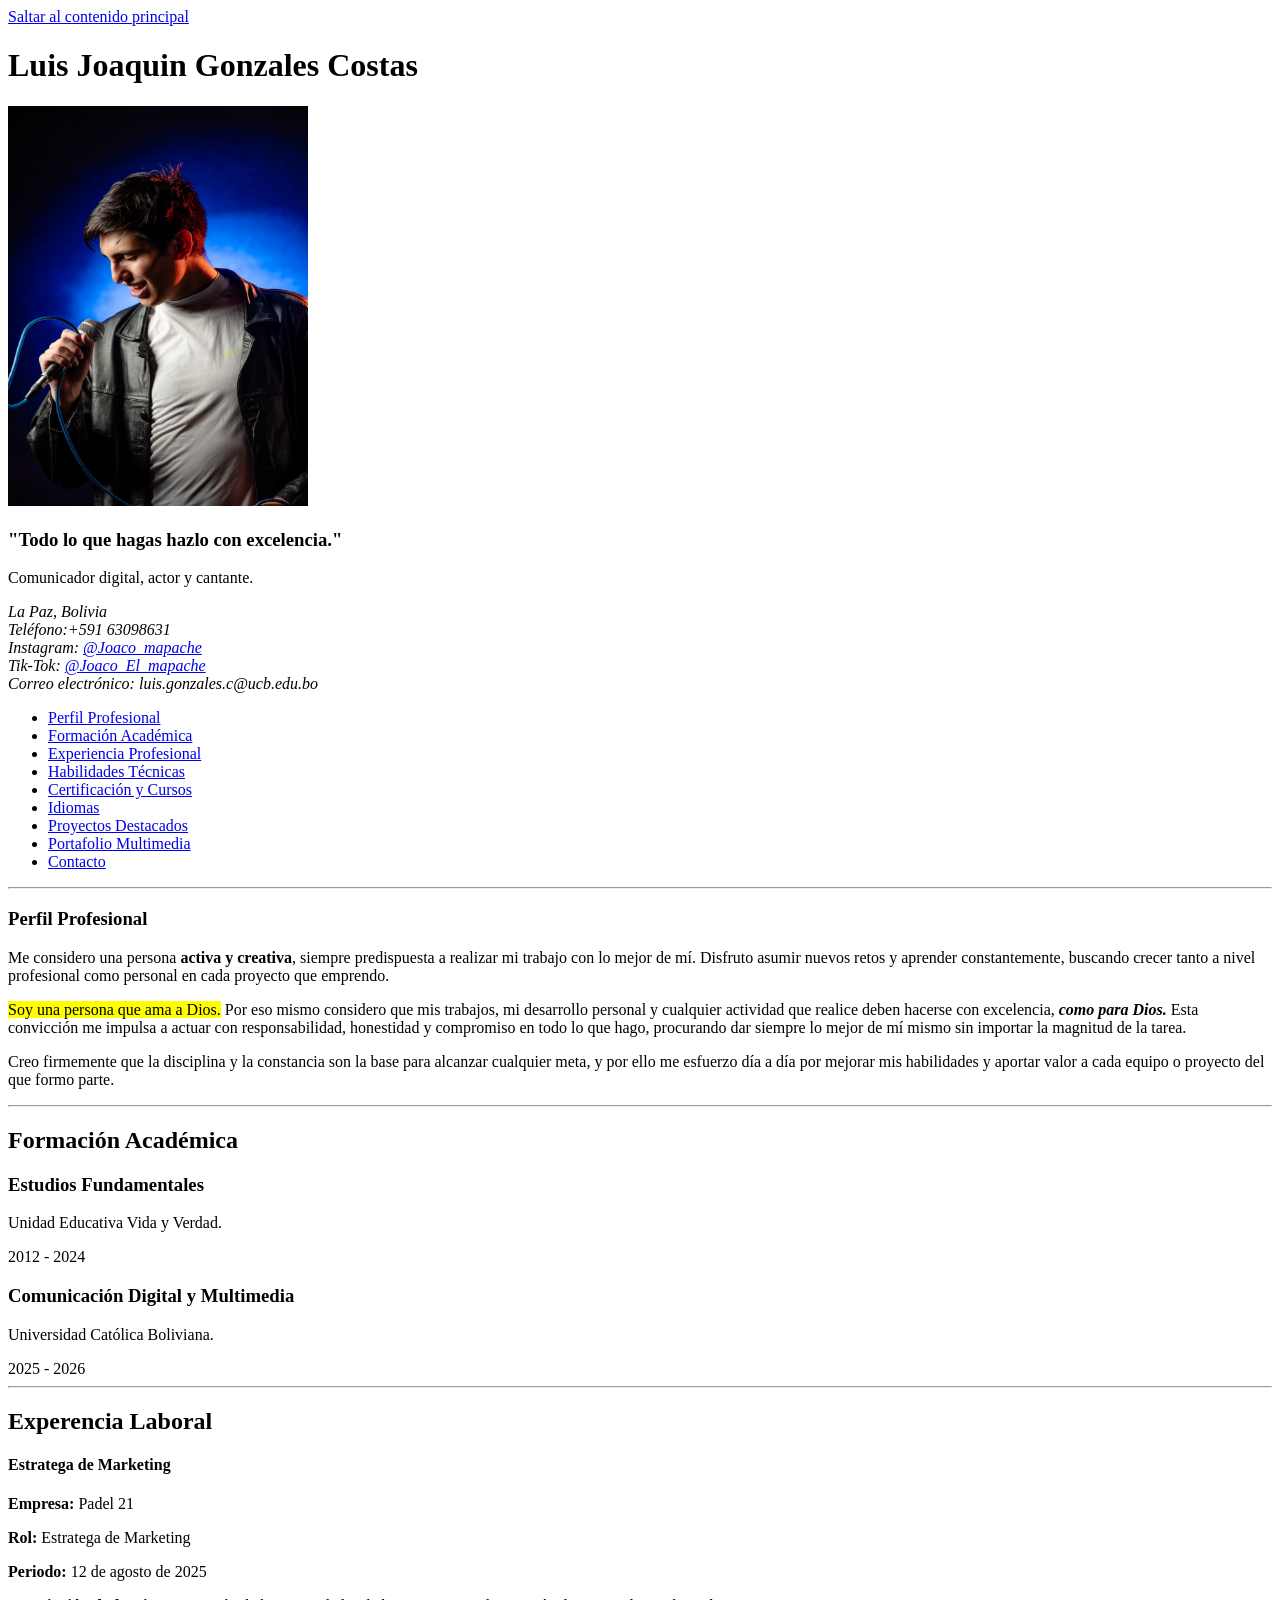
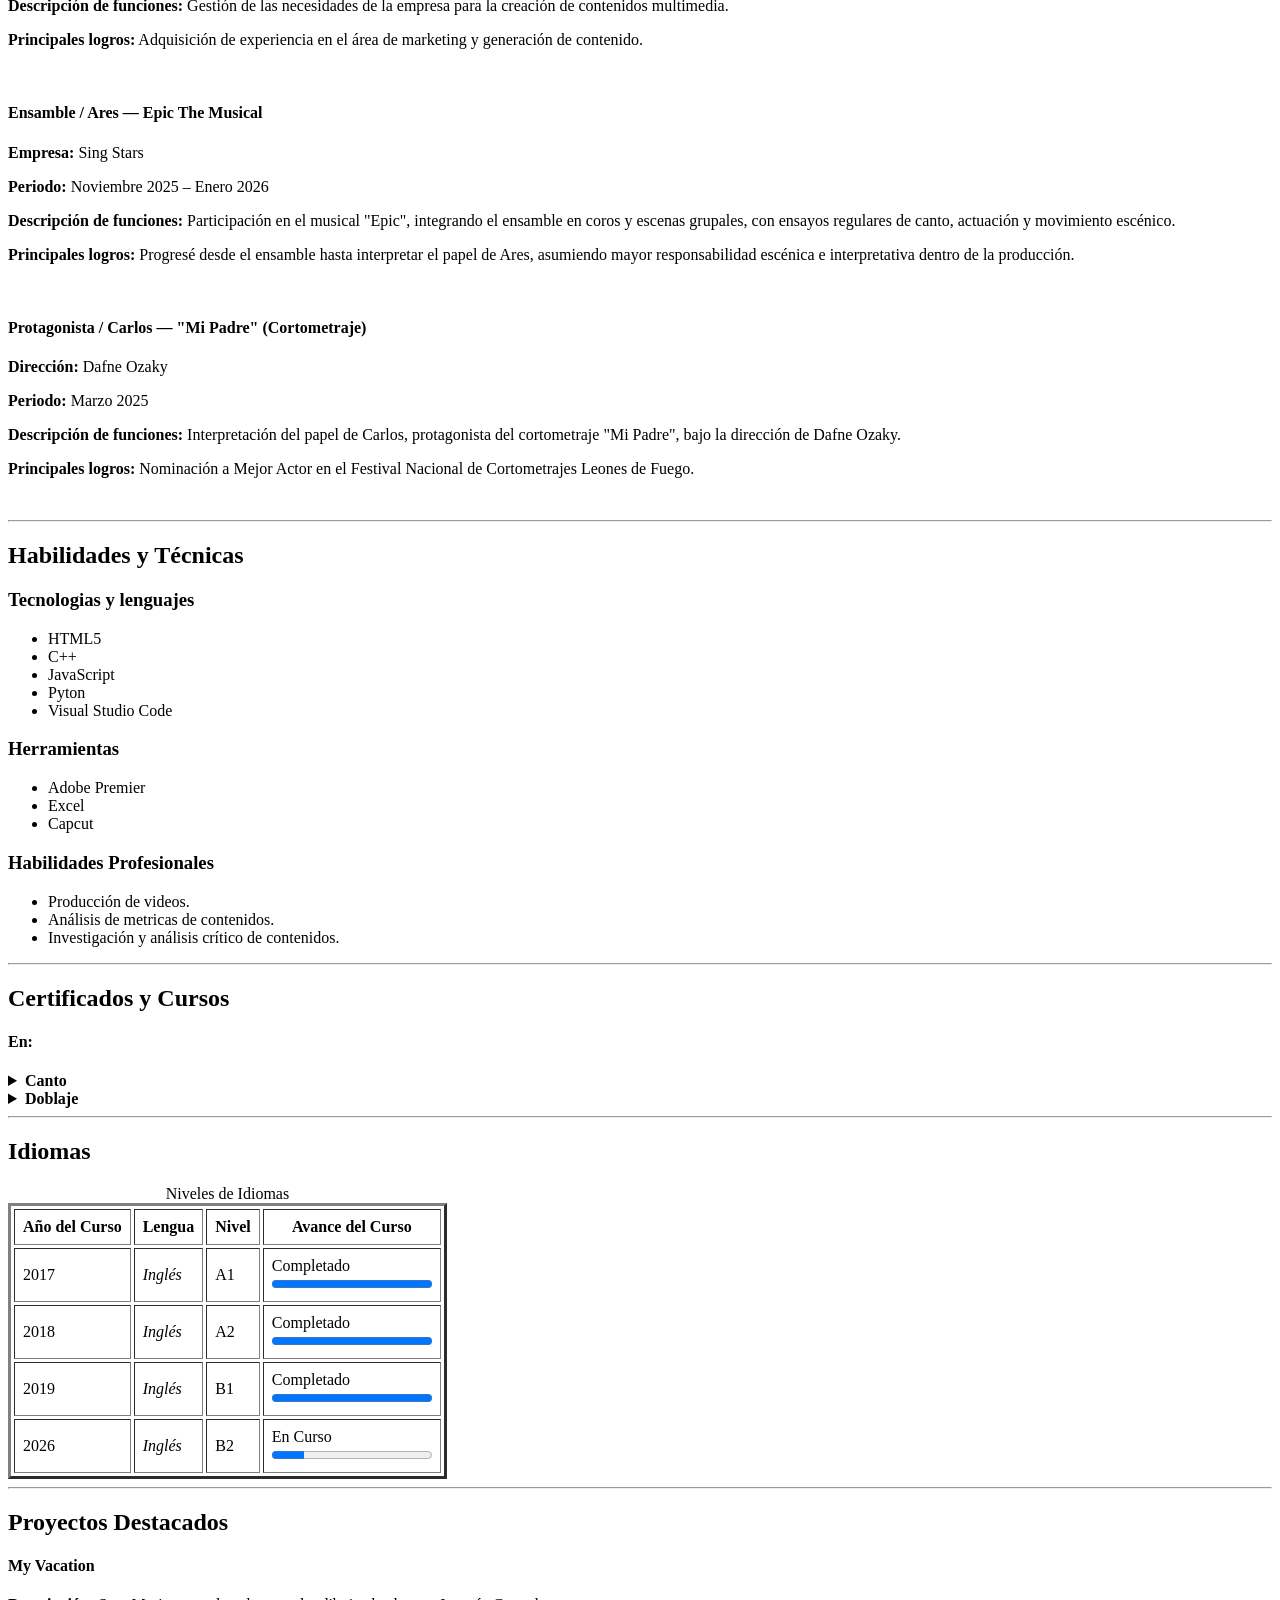
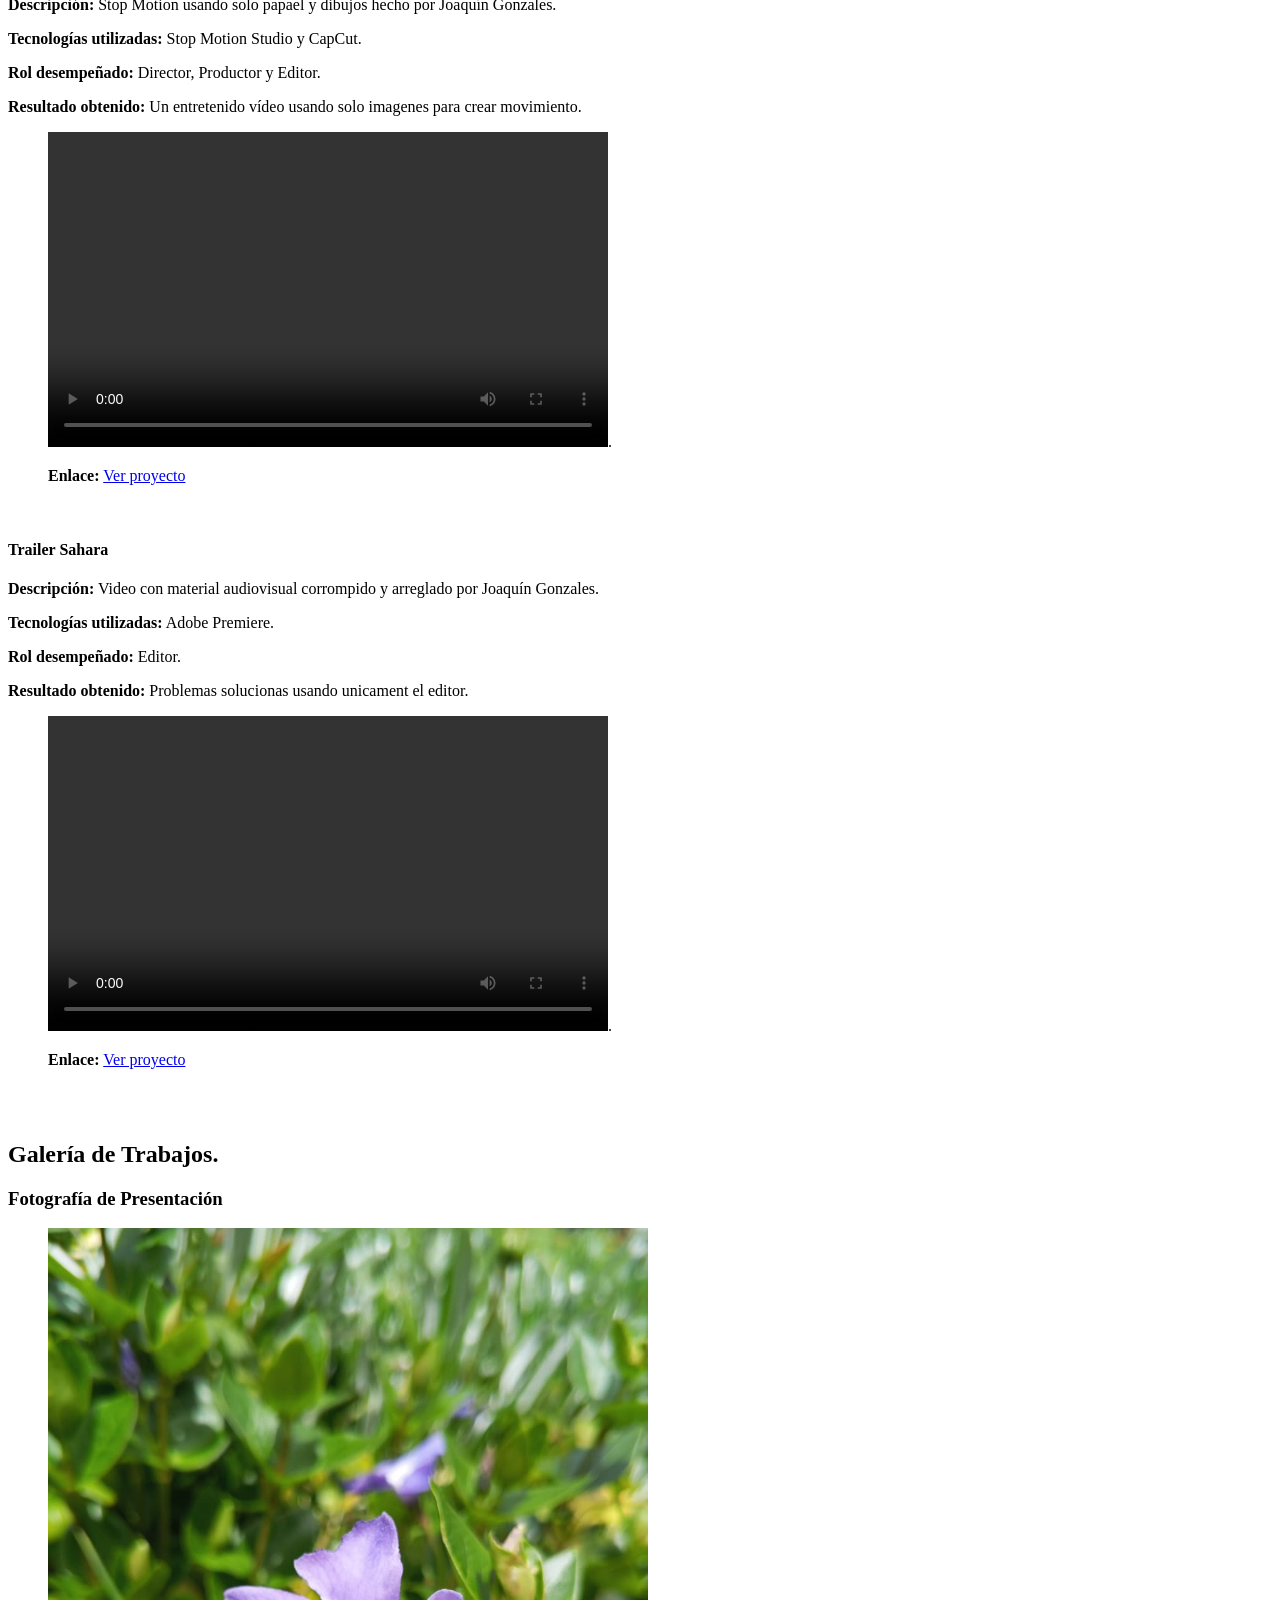
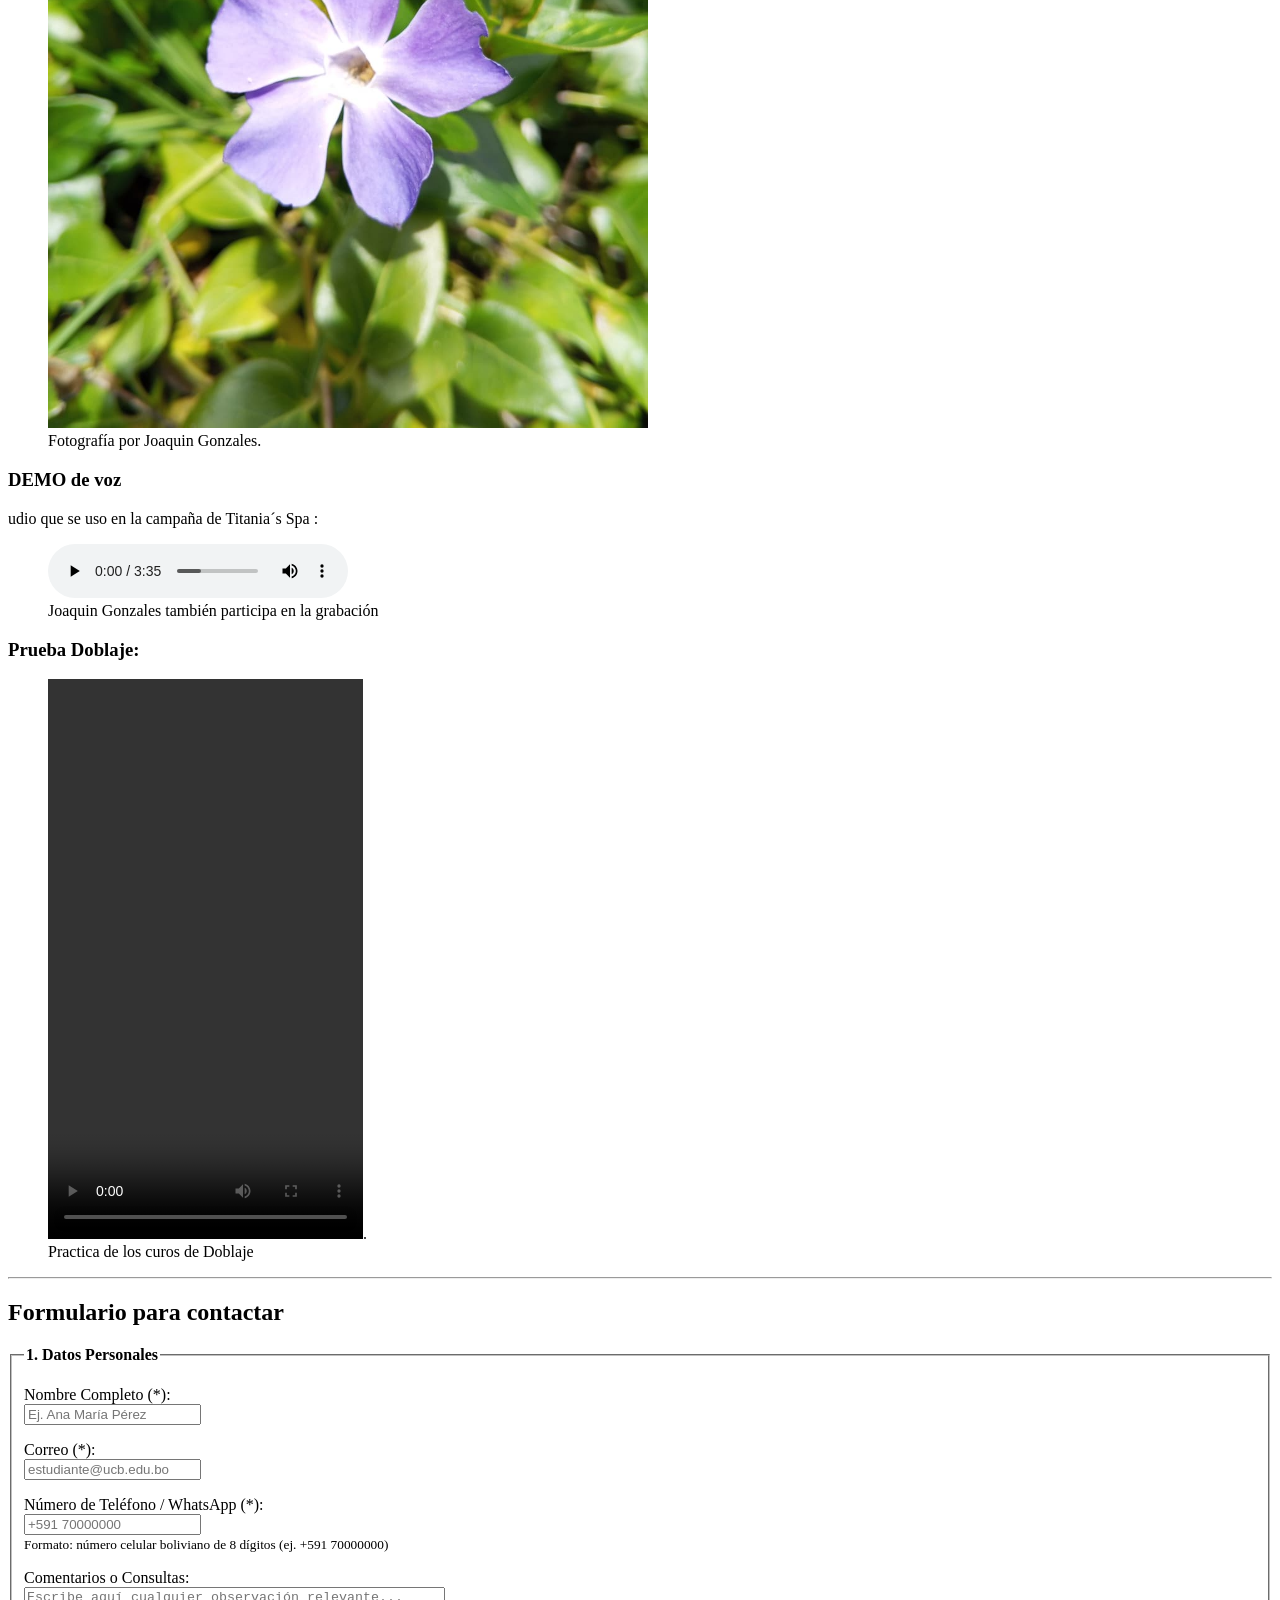
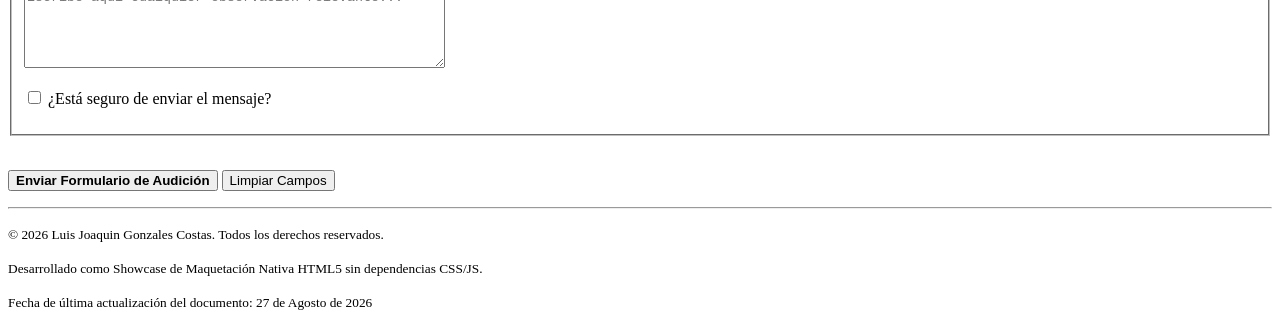
==== Hoja vida.html @ 7d6ebc9d "Segundo intento" ====
<!DOCTYPE html>
<html lang="es">
<head>
    <meta charset="UTF-8">
    <meta name="viewport" content="width=device-width, initial-scale=1.0">
    <title>Hoja de Vida Joaquin Gonzales</title>
</head>

<body>
    <!-- ENLACE DE SALTO DIRECTO PARA NAVEGACIÓN POR TECLADO / LECTORES DE PANTALLA -->
    <a href="#inicio" class="skip-link">Saltar al contenido principal</a>

    <!-- CABECERA PRINCIPAL Y NAVEGACIÓN NATIVAS -->
    <header role="banner">
       <header>
    <h1>Luis Joaquin Gonzales Costas</h1>
    <img src="assets/imagenes/fotoport.png" width="300" height="400"
         alt="Fotografía de Joaquin Gonzales">
    <h3>"Todo lo que hagas hazlo con excelencia."</h3>
    <p>Comunicador digital, actor y cantante.</p>
        <address>
            La Paz, Bolivia<br>
                Teléfono:+591 63098631</a><br>
                 Instagram: 
                <a href="https://www.instagram.com/joaco_mapache?utm_source=qr&igsi=N2x5bm8zNDNwcDVp">@Joaco_mapache</a><br>
                 Tik-Tok: 
                <a href="https://www.tiktok.com/@joaco_mapache?_r=1&_t=ZS-99Der3wfq8Q">@Joaco_El_mapache</a><br>
                Correo electrónico: luis.gonzales.c@ucb.edu.bo<br>
    </address>
        <nav aria-label="Navegación principal del sitio">
            <ul>
                <li><a href="#perfil">Perfil Profesional</a></li>
                <li><a href="#formacion">Formación Académica</a></li>
                <li><a href="#experiecnia">Experiencia Profesional</a></li>
                <li><a href="#habilidades">Habilidades Técnicas</a></li>
                <li><a href="#certificados">Certificación y Cursos</a></li>
                <li><a href="#idiomas">Idiomas</a></li>
                <li><a href="#proyectos">Proyectos Destacados</a></li>
                <li><a href="#portafolio">Portafolio Multimedia</a></li>
                <li><a href="#contacto">Contacto</a></li>
            </ul>
        </nav>
        <hr>
    </header>

    <!-- CONTENIDO PRINCIPAL -->
    <main id="main-content" role="main">

        <!-- SECCIÓN 1: PERFIL PROFESIONAL-->
        <section id="perfil" aria-labelledby="perfil-heading">
    <article>
        <h3 id="perfil-heading">Perfil Profesional</h3>
                <p>
                   Me considero una persona <strong>activa y creativa</strong>, siempre predispuesta a realizar mi trabajo con lo mejor de mí. 
                   Disfruto asumir nuevos retos y aprender constantemente, 
                   buscando crecer tanto a nivel profesional como personal en cada proyecto que emprendo.

                <p><mark>Soy una persona que ama a Dios.</mark> Por eso mismo considero que mis trabajos, mi desarrollo personal y 
                cualquier actividad que realice deben hacerse con excelencia,<em><strong> como para Dios.</strong></em>  Esta convicción me impulsa a 
                actuar con responsabilidad, honestidad y compromiso en todo lo que hago, procurando dar siempre lo mejor de 
                mí mismo sin importar la magnitud de la tarea.</p>

                <p>Creo firmemente que la disciplina y la constancia son la base para alcanzar cualquier meta, y por ello me 
                esfuerzo día a día por mejorar mis habilidades y aportar valor a cada equipo o proyecto del que formo parte.
                </p>
            </article>
        </section>
        <hr>

        <!-- SECCIÓN 2: FORMACION ACADEMICA -->
        <section id="formacion" aria-labelledby="formacion-heading">
            <h2 id="formacion-heading">Formación Académica</h2>
<article>
        <h3>Estudios Fundamentales</h3>
        <p>Unidad Educativa Vida y Verdad.</p>
        <time datetime="2022">2012</time> -
        <time datetime="2026">2024</time>
    </article>

    <article>
        <h3>Comunicación Digital y Multimedia</h3>
        <p>Universidad Católica Boliviana.</p>
        <time datetime="2022">2025</time> -
        <time datetime="2026">2026</time>
    </article>
        <hr>

        <!-- SECCIÓN 3: EXPERIENCIA PROFESIONAL -->
        <section id="repertorio" aria-labelledby="repertorio-heading">
            <h2 id="repertorio-heading">Experencia Laboral</h2>
              <section id="proyectos" aria-labelledby="proyectos-heading">
        
        <article>
    <h4>Estratega de Marketing </h4>
    <p><strong>Empresa:</strong> Padel 21</p>
    <p><strong>Rol:</strong> Estratega de Marketing</p>
    <p><strong>Periodo:</strong> 12 de agosto de 2025</p>
    <p><strong>Descripción de funciones:</strong> Gestión de las necesidades de la empresa para la creación de contenidos multimedia.</p>
    <p><strong>Principales logros:</strong> Adquisición de experiencia en el área de marketing y generación de contenido.</p>
</article>
<br>
 
        <h4>Ensamble / Ares — Epic The Musical</h4>
        <p><strong>Empresa:</strong> Sing Stars</p>
        <p><strong>Periodo:</strong> Noviembre 2025 – Enero 2026</p>
        <p><strong>Descripción de funciones:</strong> Participación en el musical "Epic", integrando el ensamble en coros y escenas grupales, con ensayos regulares de canto, actuación y movimiento escénico.</p>
        <p><strong>Principales logros:</strong> Progresé desde el ensamble hasta interpretar el papel de Ares, asumiendo mayor responsabilidad escénica e interpretativa dentro de la producción.</p>
    </article>
   <br>

    <article>
    <h4>Protagonista / Carlos — "Mi Padre" (Cortometraje)</h4>
    <p><strong>Dirección:</strong> Dafne Ozaky</p>
    <p><strong>Periodo:</strong> Marzo 2025</p>
    <p><strong>Descripción de funciones:</strong> Interpretación del papel de Carlos, protagonista del cortometraje "Mi Padre", bajo la dirección de Dafne Ozaky.</p>
    <p><strong>Principales logros:</strong> Nominación a Mejor Actor en el Festival Nacional de Cortometrajes Leones de Fuego.</p>
</article>
<br> 
<hr>
            
<!-- SECCIÓN 4: HABILIDADES Y TÉCNICAS-->
        <section id="habilidades" aria-labelledby="habilidades-heading">
            <h2 id="habilidades-heading">Habilidades y Técnicas</h2>
        <h3>Tecnologias y lenguajes</h3>
            <ul>
                <li>HTML5</li>
                <li>C++</li>
                <li>JavaScript</li>
                <li>Pyton</li>
                <li>Visual Studio Code</li>
            </ul>
            <h3>Herramientas</h3>
             <ul>
                <li>Adobe Premier</li>
                <li>Excel</li>
                <li>Capcut</li>
            </ul>
            <h3>Habilidades Profesionales</h3>
             <ul>
                <li>Producción de videos.</li>
                <li>Análisis de metricas de contenidos.</li>
                <li>Investigación y análisis crítico de contenidos.</li>
            </ul>
<hr>

<!-- SECCIÓN 5: CERTIFICADOS Y CURSOS -->
 <section id="certificados" aria-labelledby="certificados-heading">
            <h2 id="certificados-heading">Certificados y Cursos</h2>
        <h4>En: </h4>
            <details>
                <summary><strong>Canto</strong></summary>
                <ul>
                    <li>Clases de Canto con Anrea Camacho
                    - All That Jazz - <time timedate="2021/01/12">2021/01/12</time>
                    </li>
                    <li>Clases de Canto con Ismael Cabrera
                    - Sing Vocal Studios - <time timedate="2025/03/16">2025/03/16</time>
                    </li>
                </ul>
            </details>

            <details>
                <summary><strong>Doblaje</strong></summary>
                <ul>
                    <li>Introducción al Doblaje con Lalo Graza
                    -Proactiva <time timedate="2020/11/27">2020/11/27</time>
                    </li>
                    <li>Seminario Internacional de Doblaje
                    -Proactiva <time timedate="2021/08/20">2021/08/20</time>
                    </li>
                    <li>Trimestre Online Doblaje 
                    - La Productora <time timedate="2025/03/11">2025/03/11</time>
                    </li>
                </ul>
            </details>
        </section>

        <hr>

<!-- SECCIÓN 6: Idiomas -->
<section <id="idiomas" aria-labelledby="idiomas-heading">
            <h2 id="idiomas-heading">Idiomas</h2>
            </article>
                <table border="3" cellpadding="8" cellspacing="3">
                <caption>Niveles de Idiomas</caption>
                <thead>
                    <tr>
                        <th scope="col">Año del Curso</th>
                        <th scope="col">Lengua</th>
                        <th scope="col">Nivel</th>
                        <th scope="col">Avance del Curso</th>
                    </tr>
                </thead>
                <tbody>
                    <tr>
                        <td><time datetime="2017">2017</time></td>
                        <td><em>Inglés</em></td>
                        <td><strongr>A1</strongr></td>
                        <td>
                            Completado<br>
                            <progress value="100" max="100" role="progressbar"
                                aria-label="Nivel A1" aria-valuenow="350" aria-valuemin="0"
                                aria-valuemax="100" aria-valuetext="Completo">100%</progress>
                        </td>
                    </tr>
                    <tr>
                         <td><time datetime="2018">2018</time></td>
                        <td><em>Inglés</em></td>
                        <td><strongr>A2</strongr></td>
                        <td>
                            Completado<br>
                            <progress value="100" max="100" role="progressbar"
                                aria-label="Nivel A2" aria-valuenow="350" aria-valuemin="0"
                                aria-valuemax="100" aria-valuetext="Completo">100%</progress>
                        </td>
                    </tr>
                     <td><time datetime="2019">2019</time></td>
                        <td><em>Inglés</em></td>
                        <td><strongr>B1</strongr></td>
                        <td>
                            Completado<br>
                            <progress value="100" max="100" role="progressbar"
                                aria-label="Nivel B1" aria-valuenow="350" aria-valuemin="0"
                                aria-valuemax="100" aria-valuetext="Completo">100%</progress>
                        </td>
                    </tr>
                    </tr>
                     <td><time datetime="2026">2026</time></td>
                        <td><em>Inglés</em></td>
                        <td><strongr>B2</strongr></td>
                        <td>
                            En Curso<br>
                            <progress value="20" max="100" role="progressbar"
                                aria-label="Nivel B2" aria-valuenow="350" aria-valuemin="0"
                                aria-valuemax="100" aria-valuetext="En curso">20%</progress>
                        </td>
                    </tr>
                </tbody>
            </table>
        </section>
        <hr>


<!-- SECCIÓN 7: PROYECTOS DESTACADOS -->
        <section id="proyectos" aria-labelledby="proyectos-heading">
            <h2 id="proyectos-heading">Proyectos Destacados</h2>
         <article>
    <h4>My Vacation</h4>
    <p><strong>Descripción:</strong> Stop Motion usando solo papael y dibujos hecho por Joaquín Gonzales.</p>
    <p><strong>Tecnologías utilizadas:</strong> Stop Motion Studio y CapCut.</p>
    <p><strong>Rol desempeñado:</strong> Director, Productor y Editor.</p>
    <p><strong>Resultado obtenido:</strong> Un entretenido vídeo usando solo imagenes para crear movimiento.</p>
    <figure>
                   <video controls width="560" height="315" preload="metadata"
    aria-label="Video musical" role="group">
    <source src="assets/videos/stop.mp4" type="video/mp4">.
</video>.
    <p><strong>Enlace:</strong> <a href="https://drive.google.com/file/d/1ck1fDra4DZJv5MT9qdn2oC8aW7PmudUL/view?usp=drivesdk">Ver proyecto</a></p>
</article>
<br>

<article>
    <h4>Trailer Sahara</h4>
    <p><strong>Descripción:</strong> Video con material audiovisual corrompido y arreglado por Joaquín Gonzales.</p>
    <p><strong>Tecnologías utilizadas:</strong> Adobe Premiere.</p>
    <p><strong>Rol desempeñado:</strong> Editor.</p>
    <p><strong>Resultado obtenido:</strong> Problemas solucionas usando unicament el editor.</p>
    <figure>
                   <video controls width="560" height="315" preload="metadata"
    aria-label="Video sahara" role="group">
    <source src="assets/videos/sahara.mp4" type="video/mp4">
</video>.
    <p><strong>Enlace:</strong> <a href="[https://drive.google.com/file/d/1GGZqtLfDsJEOFWreLfL8FldzyqNdOchM/view?usp=drive_link">Ver proyecto</a></p>
</article>
<br>
<br>
        

        <!-- SECCIÓN 8: GALERÍA MULTIMEDIA NATIVAS (FIGURE, PICTURE, AUDIO, VIDEO) -->
        <section id="multimedia" aria-labelledby="multimedia-heading">
            <h2 id="multimedia-heading">Galería de Trabajos.</h2>
            <article>
                <h3>Fotografía de Presentación</h3>
                <figure>
                    <picture>
                        <source media="(min-width: 450px)" srcset="assets/imagenes/pic.jpg">
                        <source media="(min-width: 800px)" srcset="assets/imagenes/pic.jpg">
                        <img src="assets/images/pic.jpg""
                            alt="Fotgrafía sacada con un telédono TECNO 30C" width="600" loading="lazy">
                    </picture>
                    <figcaption>Fotografía por Joaquin Gonzales.</figcaption>
                </figure>
            </article>
            

            <article>
                <h3>DEMO de voz</h3>
                <p>udio que se uso en la campaña de Titania´s Spa :</p>
                <figure>
                    <audio controls preload="metadata"
                        aria-label="Pista de audio de ensayo de ballet para ejercicios de Adagio en barra" role="group">
                        <source src="assets/audio/audio.mp3" type="audio/mpeg">
                    </audio>
                    <figcaption>Joaquin Gonzales también participa en la grabación </figcaption>
                </figure>
            </article>

            <article>
                <h3>Prueba Doblaje:</h3>
                <figure>
                   <video controls width="315" height="560" preload="metadata"
    aria-label="Video resumen de las actuaciones del Ballet UCB en 2025" role="group">
    <source src="assets/videos/dob.mp4" type="video/mp4">
    Tu navegador no admite la reproducción de video nativo en HTML5.
</video>.
                    <figcaption>Practica de los curos de Doblaje</figcaption>
                </figure>
            </article>
        </section>

        <hr>

        <!-- SECCIÓN 9: CONTACTOS -->
        <section id="audiciones" aria-labelledby="audiciones-heading">
            <h2 id="audiciones-heading">Formulario para contactar</h2>
            <form action="#" method="post" enctype="multipart/form-data">
                
                <fieldset>
                    <legend><strong>1. Datos Personales </strong></legend>

                    <p>
                        <label for="nombre">Nombre Completo (*):</label><br>
                        <input type="text" id="nombre" name="nombre" required aria-required="true"
                            placeholder="Ej. Ana María Pérez" minlength="3" maxlength="60">
                    </p>

                    <p>
                        <label for="email">Correo (*):</label><br>
                        <input type="email" id="email" name="email" required aria-required="true"
                            placeholder="estudiante@ucb.edu.bo">
                    </p>

                    <p>
                        <label for="telefono">Número de Teléfono / WhatsApp (*):</label><br>
                        <input type="tel" id="telefono" name="telefono" required aria-required="true"
                            aria-describedby="telefono-help" placeholder="+591 70000000"
                            pattern="(\+591|591)?[67][0-9]{7}"><br>
                        <small id="telefono-help">Formato: número celular boliviano de 8 dígitos (ej. +591
                            70000000)</small>
                    </p>

                     <p>
                        <label for="comentarios">Comentarios o Consultas:</label><br>
                        <textarea id="comentarios" name="comentarios" rows="5" cols="50"
                            placeholder="Escribe aquí cualquier observación relevante..."></textarea>
                    </p>

                    <p>
                        <input type="checkbox" id="reglamento" name="reglamento" required aria-required="true">
                        <label for="reglamento">¿Está seguro de enviar el mensaje?</label>
                    </p>

                </fieldset>
                <br>
                <!-- BOTONES DE ACCIÓN -->
                <p>
                    <button type="submit"><strong>Enviar Formulario de Audición</strong></button>
                    <button type="reset">Limpiar Campos</button>
                </p>
            </form>
        </section>
        <hr>


    <!-- PIE DE PÁGINA NATIVO -->
    <footer role="contentinfo">
        <p><small>&copy; 2026 Luis Joaquin Gonzales Costas. Todos los derechos
                reservados.</small></p>
        <p><small>Desarrollado como Showcase de Maquetación Nativa HTML5 sin dependencias CSS/JS.</small></p>
        <p><small>Fecha de última actualización del documento: <time datetime="2026-08-27">27 de Agosto de
                    2026</time></small></p>
    </footer>
</body>
</html>
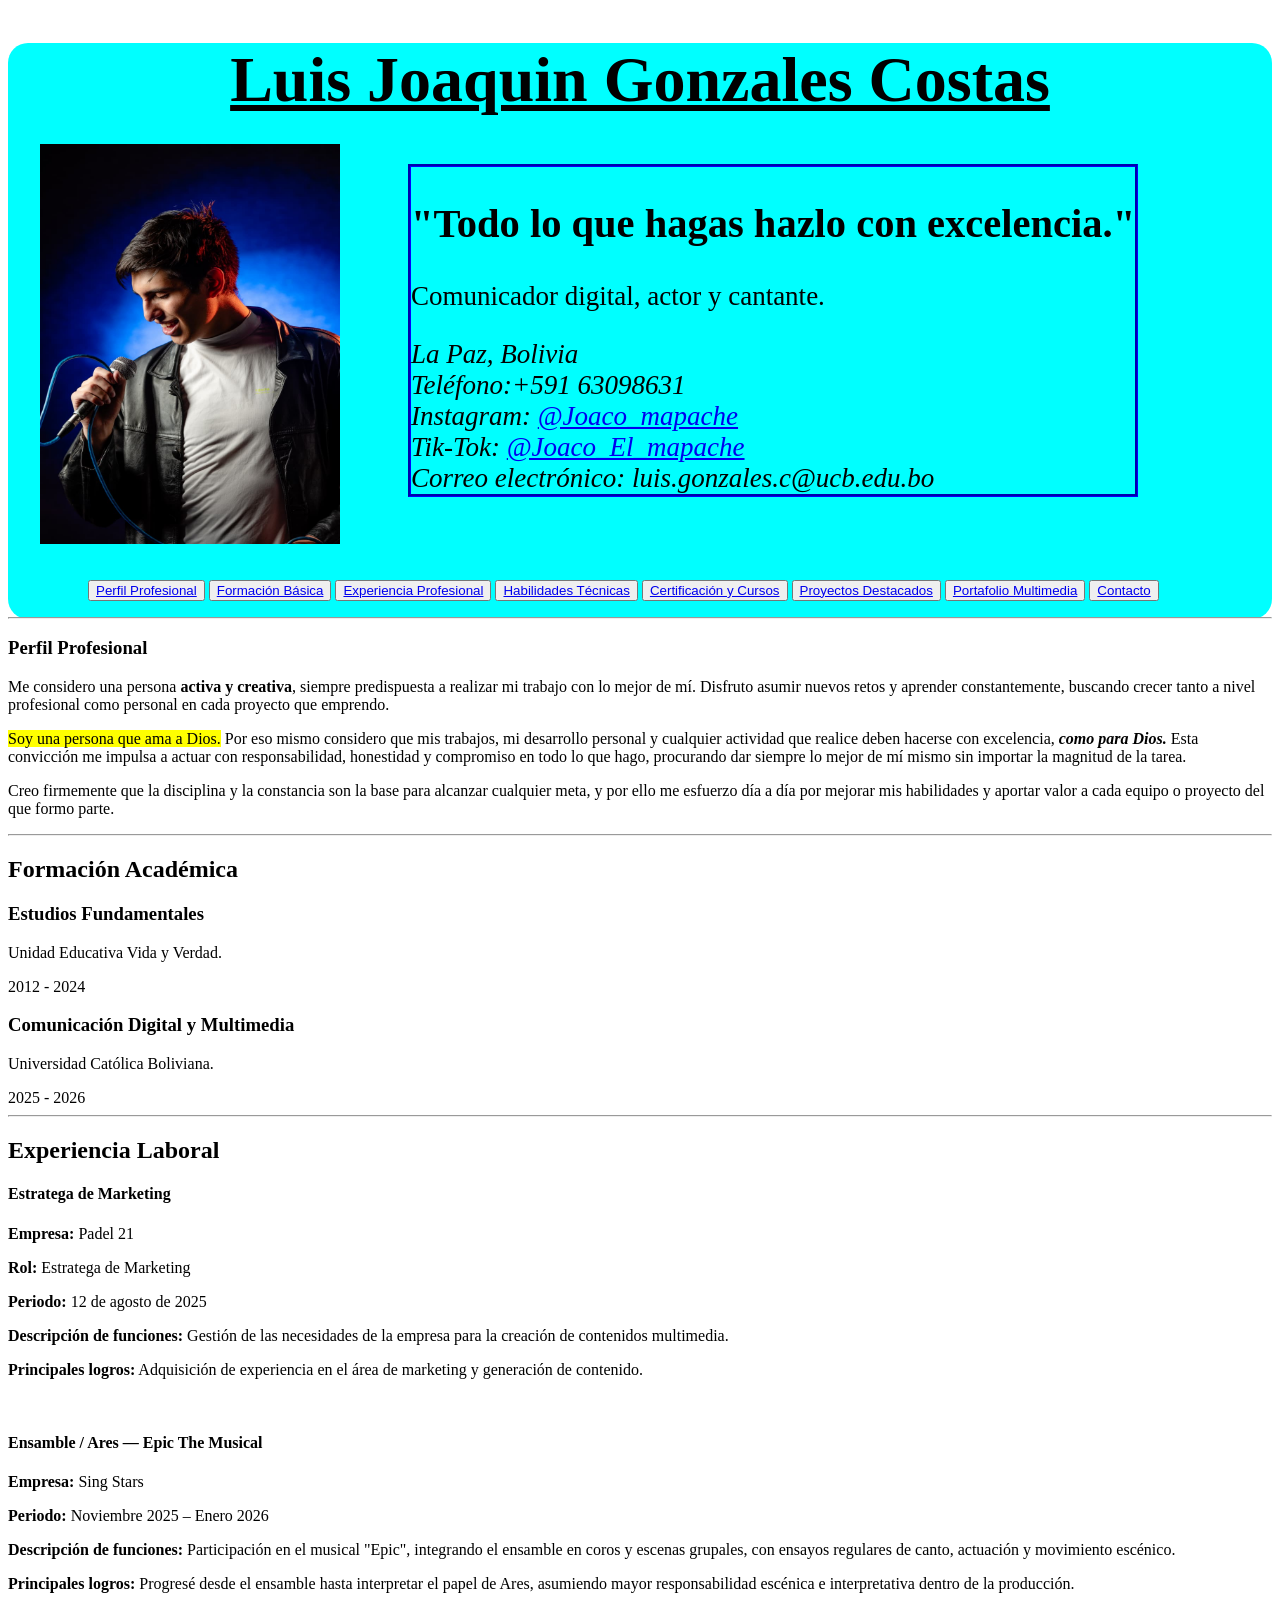
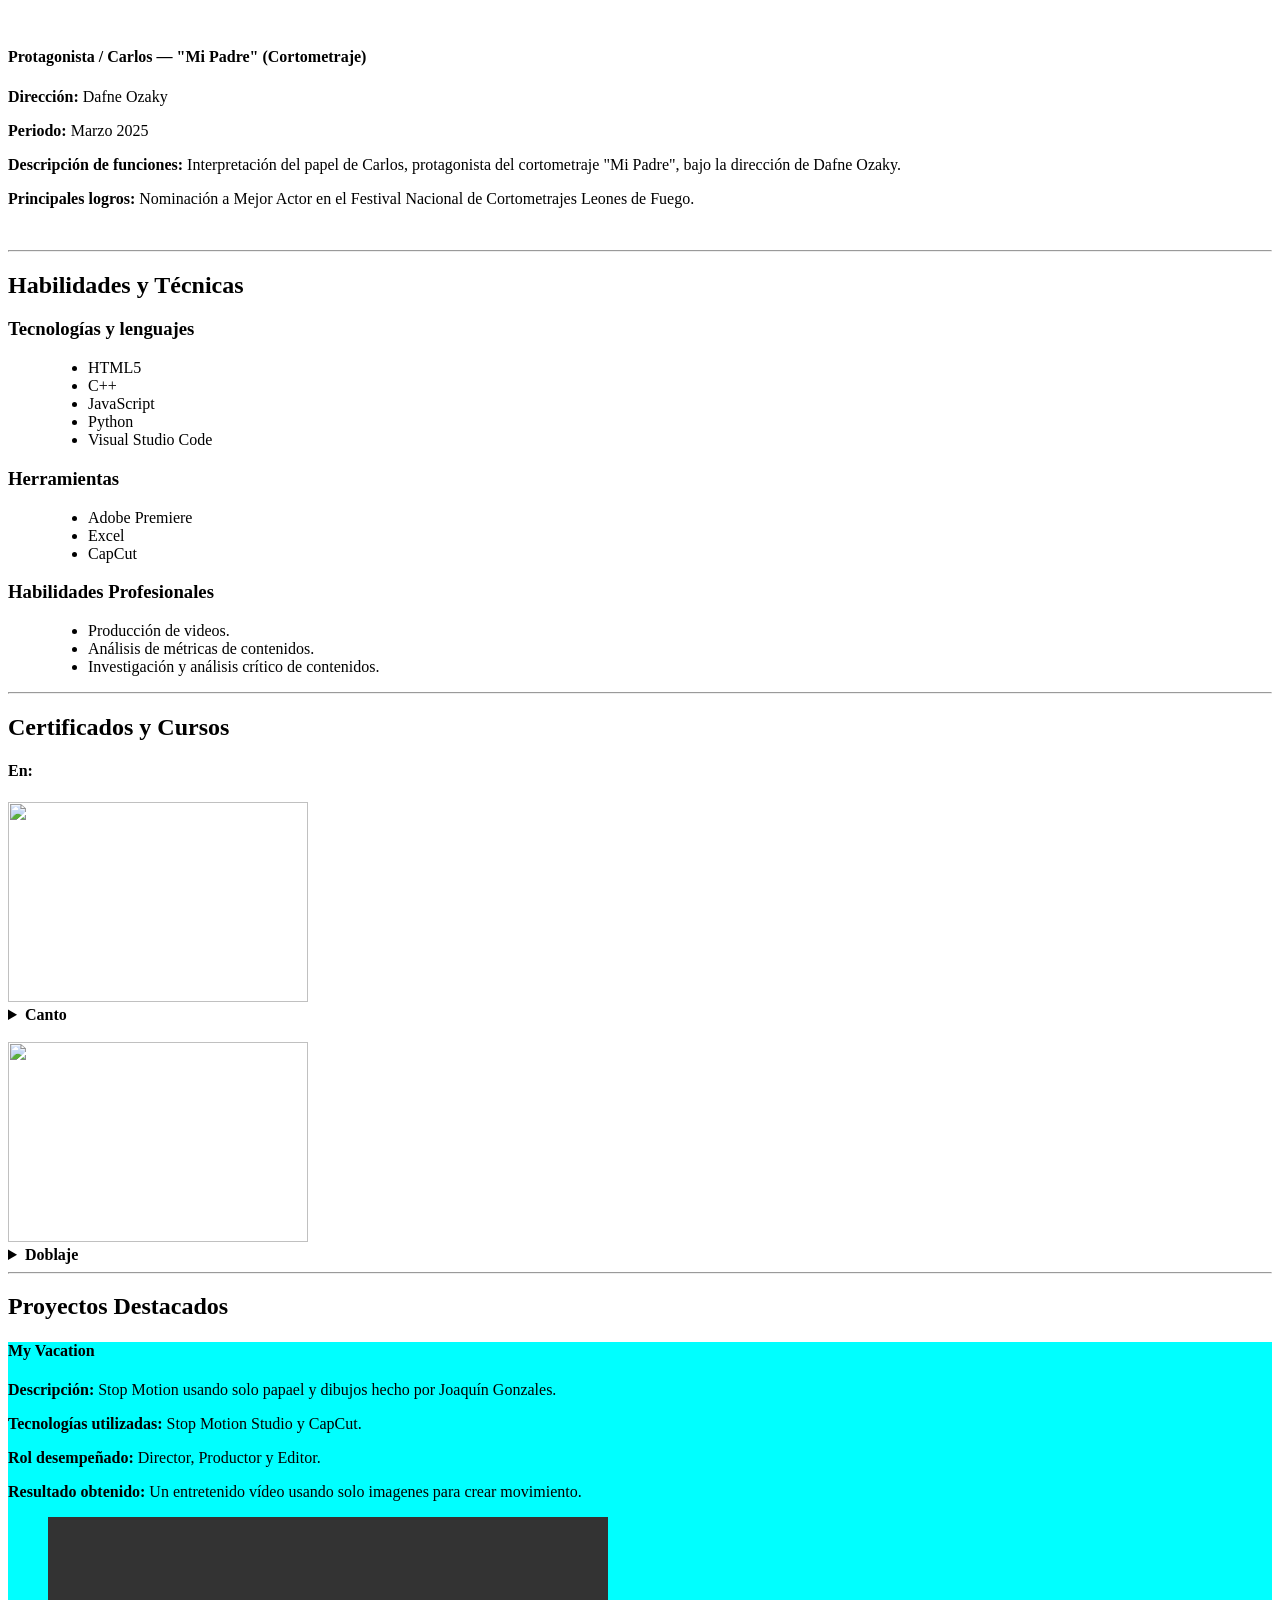
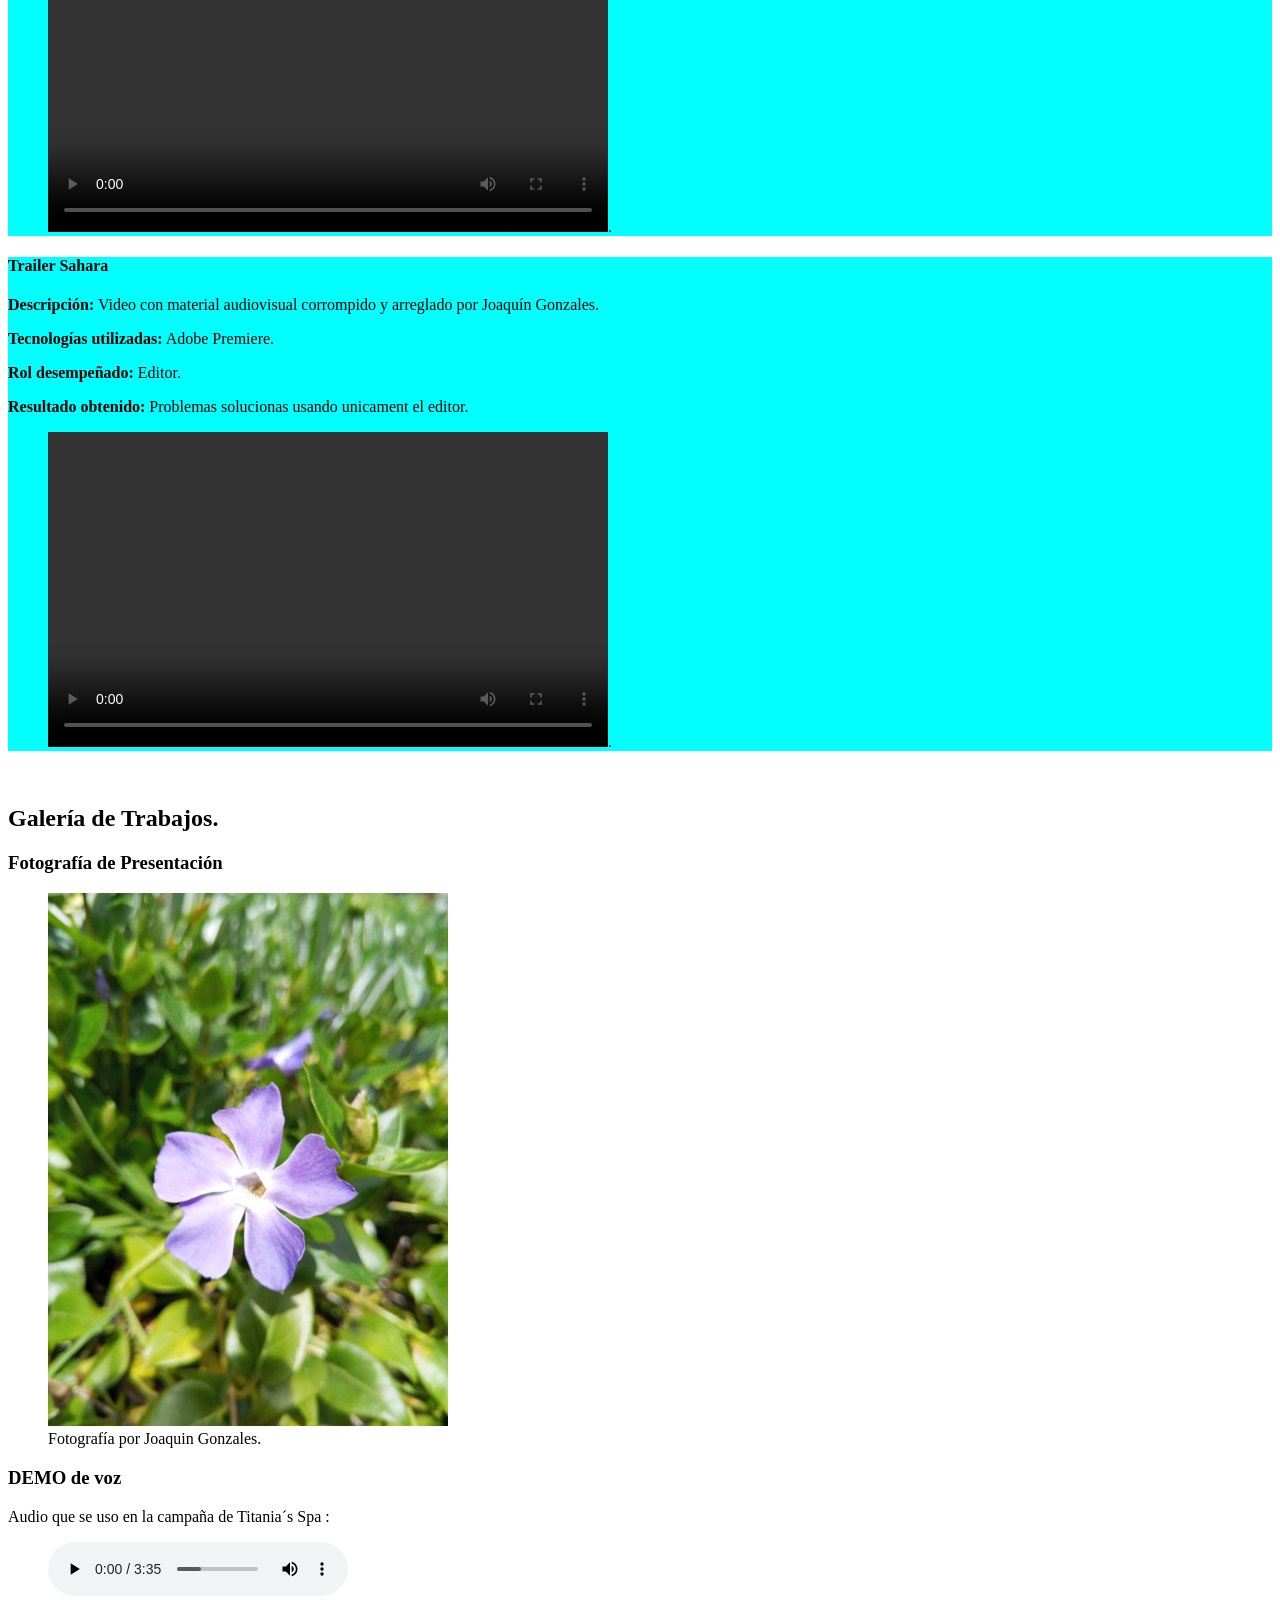
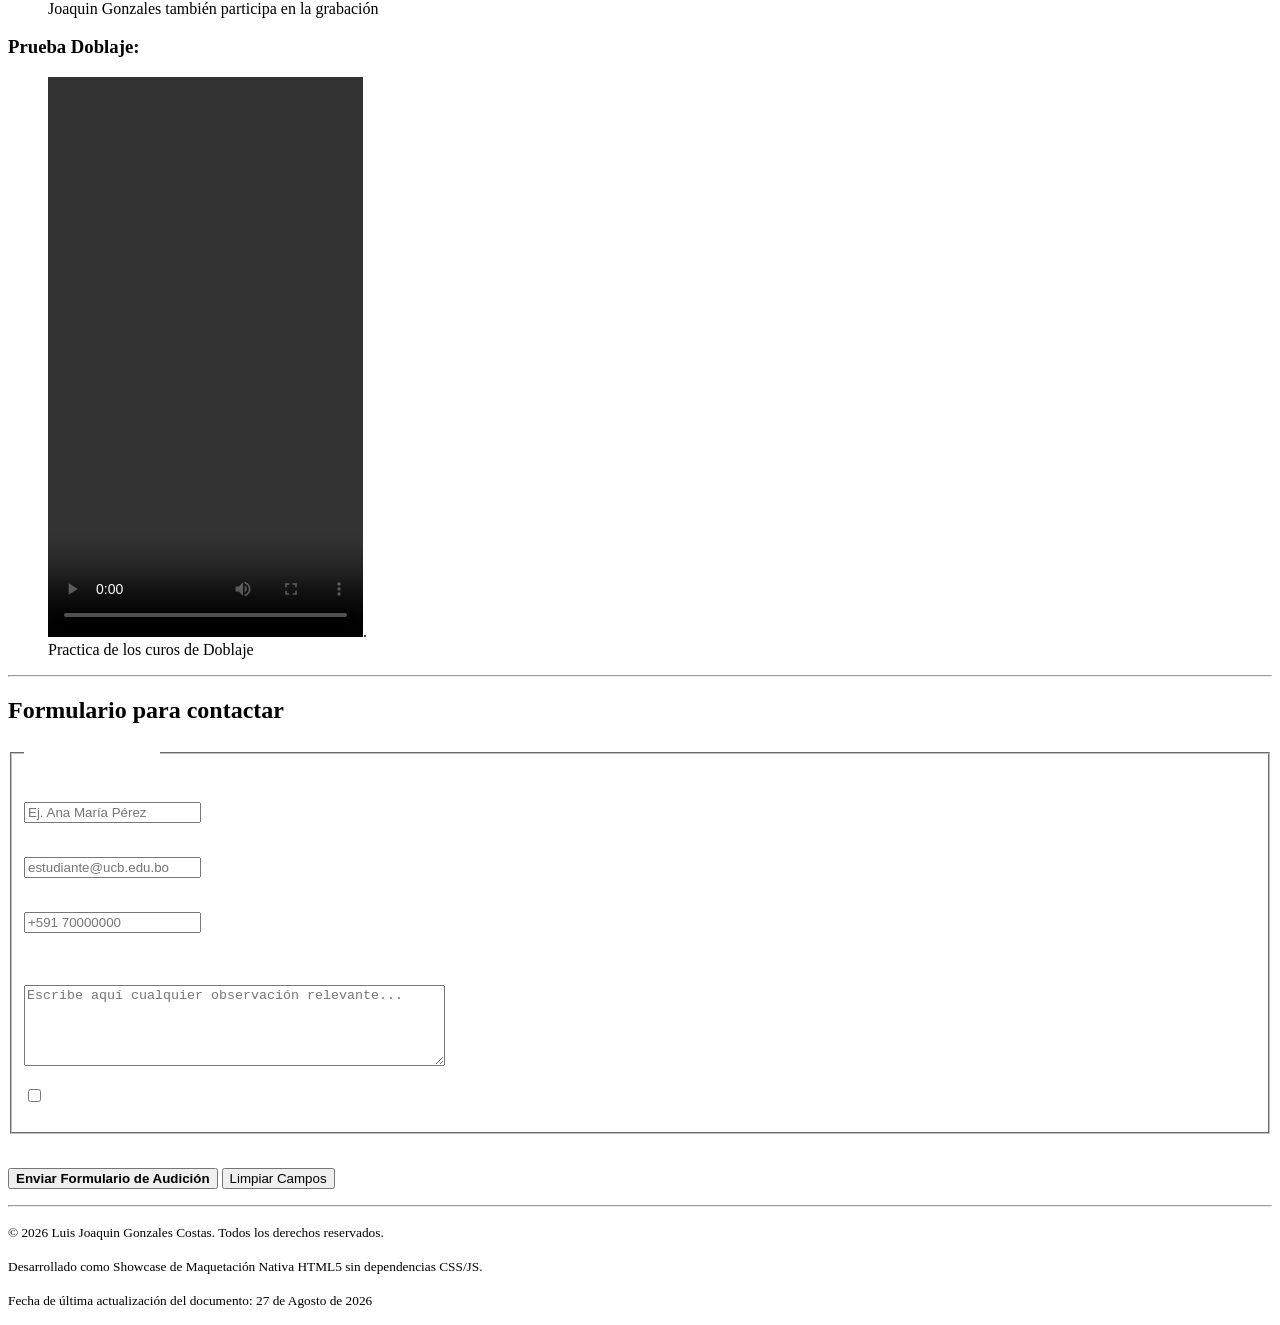
==== commit aa8f22be: "Proyecto" ====
--- a/Hoja vida.html
+++ b/Hoja vida.html
@@ -4,21 +4,21 @@
     <meta charset="UTF-8">
     <meta name="viewport" content="width=device-width, initial-scale=1.0">
     <title>Hoja de Vida Joaquin Gonzales</title>
+    <link href="./css/estilos.css" rel="stylesheet" >
 </head>
 
 <body>
-    <!-- ENLACE DE SALTO DIRECTO PARA NAVEGACIÓN POR TECLADO / LECTORES DE PANTALLA -->
-    <a href="#inicio" class="skip-link">Saltar al contenido principal</a>
-
     <!-- CABECERA PRINCIPAL Y NAVEGACIÓN NATIVAS -->
     <header role="banner">
-       <header>
     <h1>Luis Joaquin Gonzales Costas</h1>
-    <img src="assets/imagenes/fotoport.png" width="300" height="400"
+   <div class="fotoin"> 
+    <img src="assets/imagenes/fotoport.png" width="300" height="400" 
          alt="Fotografía de Joaquin Gonzales">
-    <h3>"Todo lo que hagas hazlo con excelencia."</h3>
+    </div>
+    <div class="Info">
+    <h2>"Todo lo que hagas hazlo con excelencia."</h2>
     <p>Comunicador digital, actor y cantante.</p>
-        <address>
+            <address>
             La Paz, Bolivia<br>
                 Teléfono:+591 63098631</a><br>
                  Instagram: 
@@ -27,17 +27,17 @@
                 <a href="https://www.tiktok.com/@joaco_mapache?_r=1&_t=ZS-99Der3wfq8Q">@Joaco_El_mapache</a><br>
                 Correo electrónico: luis.gonzales.c@ucb.edu.bo<br>
     </address>
+     </div>
         <nav aria-label="Navegación principal del sitio">
             <ul>
-                <li><a href="#perfil">Perfil Profesional</a></li>
-                <li><a href="#formacion">Formación Académica</a></li>
-                <li><a href="#experiecnia">Experiencia Profesional</a></li>
-                <li><a href="#habilidades">Habilidades Técnicas</a></li>
-                <li><a href="#certificados">Certificación y Cursos</a></li>
-                <li><a href="#idiomas">Idiomas</a></li>
-                <li><a href="#proyectos">Proyectos Destacados</a></li>
-                <li><a href="#portafolio">Portafolio Multimedia</a></li>
-                <li><a href="#contacto">Contacto</a></li>
+                <button><a href="#perfil">Perfil Profesional</a></button>
+                <button><a href="#formacion">Formación Básica</a></button>
+                <button><a href="#experiencia">Experiencia Profesional</a></button>
+                <button><a href="#habilidades">Habilidades Técnicas</a></button>
+                <button><a href="#certificados">Certificación y Cursos</a></button>
+                <button><a href="#proyectos">Proyectos Destacados</a></button>
+                <button><a href="#portafolio">Portafolio Multimedia</a></button>
+                <button><a href="#contacto">Contacto</a></button>
             </ul>
         </nav>
         <hr>
@@ -51,7 +51,8 @@
     <article>
         <h3 id="perfil-heading">Perfil Profesional</h3>
                 <p>
-                   Me considero una persona <strong>activa y creativa</strong>, siempre predispuesta a realizar mi trabajo con lo mejor de mí. 
+                   Me considero una persona <strong>activa y creativa</strong>,
+                   siempre predispuesta a realizar mi trabajo con lo mejor de mí. 
                    Disfruto asumir nuevos retos y aprender constantemente, 
                    buscando crecer tanto a nivel profesional como personal en cada proyecto que emprendo.
 
@@ -84,73 +85,81 @@
         <time datetime="2026">2026</time>
     </article>
         <hr>
-
-        <!-- SECCIÓN 3: EXPERIENCIA PROFESIONAL -->
-        <section id="repertorio" aria-labelledby="repertorio-heading">
-            <h2 id="repertorio-heading">Experencia Laboral</h2>
-              <section id="proyectos" aria-labelledby="proyectos-heading">
-        
-        <article>
-    <h4>Estratega de Marketing </h4>
-    <p><strong>Empresa:</strong> Padel 21</p>
-    <p><strong>Rol:</strong> Estratega de Marketing</p>
-    <p><strong>Periodo:</strong> 12 de agosto de 2025</p>
-    <p><strong>Descripción de funciones:</strong> Gestión de las necesidades de la empresa para la creación de contenidos multimedia.</p>
-    <p><strong>Principales logros:</strong> Adquisición de experiencia en el área de marketing y generación de contenido.</p>
-</article>
-<br>
- 
+    </section>
+
+  <!-- SECCIÓN 3: EXPERIENCIA PROFESIONAL -->
+<section id="experiencia" aria-labelledby="experiencia-heading">
+    <h2 id="experiencia-heading">Experiencia Laboral</h2>
+
+    <article>
+        <h4>Estratega de Marketing</h4>
+        <p><strong>Empresa:</strong> Padel 21</p>
+        <p><strong>Rol:</strong> Estratega de Marketing</p>
+        <p><strong>Periodo:</strong> 12 de agosto de 2025</p>
+        <p><strong>Descripción de funciones:</strong> Gestión de las necesidades de la empresa para la creación de contenidos multimedia.</p>
+        <p><strong>Principales logros:</strong> Adquisición de experiencia en el área de marketing y generación de contenido.</p>
+    </article>
+    <br>
+
+    <article>
         <h4>Ensamble / Ares — Epic The Musical</h4>
         <p><strong>Empresa:</strong> Sing Stars</p>
         <p><strong>Periodo:</strong> Noviembre 2025 – Enero 2026</p>
         <p><strong>Descripción de funciones:</strong> Participación en el musical "Epic", integrando el ensamble en coros y escenas grupales, con ensayos regulares de canto, actuación y movimiento escénico.</p>
         <p><strong>Principales logros:</strong> Progresé desde el ensamble hasta interpretar el papel de Ares, asumiendo mayor responsabilidad escénica e interpretativa dentro de la producción.</p>
     </article>
-   <br>
-
-    <article>
-    <h4>Protagonista / Carlos — "Mi Padre" (Cortometraje)</h4>
-    <p><strong>Dirección:</strong> Dafne Ozaky</p>
-    <p><strong>Periodo:</strong> Marzo 2025</p>
-    <p><strong>Descripción de funciones:</strong> Interpretación del papel de Carlos, protagonista del cortometraje "Mi Padre", bajo la dirección de Dafne Ozaky.</p>
-    <p><strong>Principales logros:</strong> Nominación a Mejor Actor en el Festival Nacional de Cortometrajes Leones de Fuego.</p>
-</article>
-<br> 
+    <br>
+
+    <article>
+        <h4>Protagonista / Carlos — "Mi Padre" (Cortometraje)</h4>
+        <p><strong>Dirección:</strong> Dafne Ozaky</p>
+        <p><strong>Periodo:</strong> Marzo 2025</p>
+        <p><strong>Descripción de funciones:</strong> Interpretación del papel de Carlos, protagonista del cortometraje "Mi Padre", bajo la dirección de Dafne Ozaky.</p>
+        <p><strong>Principales logros:</strong> Nominación a Mejor Actor en el Festival Nacional de Cortometrajes Leones de Fuego.</p>
+    </article>
+</section>
+<br>
 <hr>
             
 <!-- SECCIÓN 4: HABILIDADES Y TÉCNICAS-->
-        <section id="habilidades" aria-labelledby="habilidades-heading">
-            <h2 id="habilidades-heading">Habilidades y Técnicas</h2>
-        <h3>Tecnologias y lenguajes</h3>
-            <ul>
-                <li>HTML5</li>
-                <li>C++</li>
-                <li>JavaScript</li>
-                <li>Pyton</li>
-                <li>Visual Studio Code</li>
-            </ul>
-            <h3>Herramientas</h3>
-             <ul>
-                <li>Adobe Premier</li>
-                <li>Excel</li>
-                <li>Capcut</li>
-            </ul>
-            <h3>Habilidades Profesionales</h3>
-             <ul>
-                <li>Producción de videos.</li>
-                <li>Análisis de metricas de contenidos.</li>
-                <li>Investigación y análisis crítico de contenidos.</li>
-            </ul>
+<section id="habilidades" aria-labelledby="habilidades-heading">
+    <h2 id="habilidades-heading">Habilidades y Técnicas</h2>
+
+    <h3>Tecnologías y lenguajes</h3>
+    <ul>
+        <li>HTML5</li>
+        <li>C++</li>
+        <li>JavaScript</li>
+        <li>Python</li>
+        <li>Visual Studio Code</li>
+    </ul>
+
+    <h3>Herramientas</h3>
+    <ul>
+        <li>Adobe Premiere</li>
+        <li>Excel</li>
+        <li>CapCut</li>
+    </ul>
+
+    <h3>Habilidades Profesionales</h3>
+    <ul>
+        <li>Producción de videos.</li>
+        <li>Análisis de métricas de contenidos.</li>
+        <li>Investigación y análisis crítico de contenidos.</li>
+    </ul>
+</section>
 <hr>
-
+   
 <!-- SECCIÓN 5: CERTIFICADOS Y CURSOS -->
  <section id="certificados" aria-labelledby="certificados-heading">
             <h2 id="certificados-heading">Certificados y Cursos</h2>
         <h4>En: </h4>
+            <img src="https://encrypted-tbn0.gstatic.com/images?q=tbn:ANd9GcTkkmoMAT4FZeDai3aIbvAyBTUVjlCCQW50a330oERzHg&s=10"
+            width="300px" height="200px">
             <details>
                 <summary><strong>Canto</strong></summary>
                 <ul>
-                    <li>Clases de Canto con Anrea Camacho
+                    <li>Clases de Canto con Andrea Camacho
                     - All That Jazz - <time timedate="2021/01/12">2021/01/12</time>
                     </li>
                     <li>Clases de Canto con Ismael Cabrera
@@ -158,7 +167,9 @@
                     </li>
                 </ul>
             </details>
-
+            <br>
+                <img src="https://encrypted-tbn0.gstatic.com/images?q=tbn:ANd9GcSX7SCDkpH1MgjmXWps1D4UpqCDKeJtoEyOk6xi8mGJtQ&s=10"
+                width="300px" height="200px">
             <details>
                 <summary><strong>Doblaje</strong></summary>
                 <ul>
@@ -177,73 +188,10 @@
 
         <hr>
 
-<!-- SECCIÓN 6: Idiomas -->
-<section <id="idiomas" aria-labelledby="idiomas-heading">
-            <h2 id="idiomas-heading">Idiomas</h2>
-            </article>
-                <table border="3" cellpadding="8" cellspacing="3">
-                <caption>Niveles de Idiomas</caption>
-                <thead>
-                    <tr>
-                        <th scope="col">Año del Curso</th>
-                        <th scope="col">Lengua</th>
-                        <th scope="col">Nivel</th>
-                        <th scope="col">Avance del Curso</th>
-                    </tr>
-                </thead>
-                <tbody>
-                    <tr>
-                        <td><time datetime="2017">2017</time></td>
-                        <td><em>Inglés</em></td>
-                        <td><strongr>A1</strongr></td>
-                        <td>
-                            Completado<br>
-                            <progress value="100" max="100" role="progressbar"
-                                aria-label="Nivel A1" aria-valuenow="350" aria-valuemin="0"
-                                aria-valuemax="100" aria-valuetext="Completo">100%</progress>
-                        </td>
-                    </tr>
-                    <tr>
-                         <td><time datetime="2018">2018</time></td>
-                        <td><em>Inglés</em></td>
-                        <td><strongr>A2</strongr></td>
-                        <td>
-                            Completado<br>
-                            <progress value="100" max="100" role="progressbar"
-                                aria-label="Nivel A2" aria-valuenow="350" aria-valuemin="0"
-                                aria-valuemax="100" aria-valuetext="Completo">100%</progress>
-                        </td>
-                    </tr>
-                     <td><time datetime="2019">2019</time></td>
-                        <td><em>Inglés</em></td>
-                        <td><strongr>B1</strongr></td>
-                        <td>
-                            Completado<br>
-                            <progress value="100" max="100" role="progressbar"
-                                aria-label="Nivel B1" aria-valuenow="350" aria-valuemin="0"
-                                aria-valuemax="100" aria-valuetext="Completo">100%</progress>
-                        </td>
-                    </tr>
-                    </tr>
-                     <td><time datetime="2026">2026</time></td>
-                        <td><em>Inglés</em></td>
-                        <td><strongr>B2</strongr></td>
-                        <td>
-                            En Curso<br>
-                            <progress value="20" max="100" role="progressbar"
-                                aria-label="Nivel B2" aria-valuenow="350" aria-valuemin="0"
-                                aria-valuemax="100" aria-valuetext="En curso">20%</progress>
-                        </td>
-                    </tr>
-                </tbody>
-            </table>
-        </section>
-        <hr>
-
-
 <!-- SECCIÓN 7: PROYECTOS DESTACADOS -->
         <section id="proyectos" aria-labelledby="proyectos-heading">
             <h2 id="proyectos-heading">Proyectos Destacados</h2>
+        <div class="myvacation">
          <article>
     <h4>My Vacation</h4>
     <p><strong>Descripción:</strong> Stop Motion usando solo papael y dibujos hecho por Joaquín Gonzales.</p>
@@ -255,10 +203,11 @@
     aria-label="Video musical" role="group">
     <source src="assets/videos/stop.mp4" type="video/mp4">.
 </video>.
-    <p><strong>Enlace:</strong> <a href="https://drive.google.com/file/d/1ck1fDra4DZJv5MT9qdn2oC8aW7PmudUL/view?usp=drivesdk">Ver proyecto</a></p>
+<br>
 </article>
-<br>
-
+        </div>
+
+<div class="sahara">
 <article>
     <h4>Trailer Sahara</h4>
     <p><strong>Descripción:</strong> Video con material audiovisual corrompido y arreglado por Joaquín Gonzales.</p>
@@ -270,23 +219,23 @@
     aria-label="Video sahara" role="group">
     <source src="assets/videos/sahara.mp4" type="video/mp4">
 </video>.
-    <p><strong>Enlace:</strong> <a href="[https://drive.google.com/file/d/1GGZqtLfDsJEOFWreLfL8FldzyqNdOchM/view?usp=drive_link">Ver proyecto</a></p>
+<br>
 </article>
-<br>
+</div>
 <br>
         
 
         <!-- SECCIÓN 8: GALERÍA MULTIMEDIA NATIVAS (FIGURE, PICTURE, AUDIO, VIDEO) -->
-        <section id="multimedia" aria-labelledby="multimedia-heading">
-            <h2 id="multimedia-heading">Galería de Trabajos.</h2>
+        <section id="portafolio" aria-labelledby="portafolio-heading">
+            <h2 id="portafolio-heading">Galería de Trabajos.</h2>
             <article>
                 <h3>Fotografía de Presentación</h3>
                 <figure>
                     <picture>
-                        <source media="(min-width: 450px)" srcset="assets/imagenes/pic.jpg">
-                        <source media="(min-width: 800px)" srcset="assets/imagenes/pic.jpg">
+                        <source media="(min-width: 250px)" srcset="assets/imagenes/pic.jpg">
+                        <source media="(min-width: 400px)" srcset="assets/imagenes/pic.jpg">
                         <img src="assets/images/pic.jpg""
-                            alt="Fotgrafía sacada con un telédono TECNO 30C" width="600" loading="lazy">
+                            alt="Fotgrafía sacada con un telédono TECNO 30C" width="400" loading="lazy">
                     </picture>
                     <figcaption>Fotografía por Joaquin Gonzales.</figcaption>
                 </figure>
@@ -295,7 +244,7 @@
 
             <article>
                 <h3>DEMO de voz</h3>
-                <p>udio que se uso en la campaña de Titania´s Spa :</p>
+                <p>Audio que se uso en la campaña de Titania´s Spa :</p>
                 <figure>
                     <audio controls preload="metadata"
                         aria-label="Pista de audio de ensayo de ballet para ejercicios de Adagio en barra" role="group">
@@ -321,10 +270,10 @@
         <hr>
 
         <!-- SECCIÓN 9: CONTACTOS -->
-        <section id="audiciones" aria-labelledby="audiciones-heading">
-            <h2 id="audiciones-heading">Formulario para contactar</h2>
+        <section id="contacto" aria-labelledby="contacto-heading">
+            <h2 id="Contacto">Formulario para contactar</h2>
+
             <form action="#" method="post" enctype="multipart/form-data">
-                
                 <fieldset>
                     <legend><strong>1. Datos Personales </strong></legend>
 
--- a/css/estilos.css
+++ b/css/estilos.css
@@ -0,0 +1,49 @@
+#{
+    border:0;
+    padding:0;
+    box-sizing:border-box;
+}
+
+.fotoin{
+    transform: translateX(2rem) translateY(-1rem);
+}
+
+header{
+    background-color: aqua;
+    border-radius: 20px;
+}
+
+ul{
+    transform: translateX(40px);
+}
+
+.Info{
+    background-color: aqua;
+    font-size:27px;
+    transform: translateX(25rem) translateY(-25rem);
+}
+
+.Info{
+    display:inline;
+    position: absolute ;
+    border-color: blue;
+    border-style: groove;
+}
+
+.myvacation{
+    background-color: aqua;
+}
+.sahara{
+    background-color: aqua;
+}
+
+h1{
+    text-align: center;
+    text-decoration: underline;
+    font-size: 4rem;   
+}
+
+form{
+    color: rgb(255, 254, 254);
+    background-image: url(https://encrypted-tbn0.gstatic.com/images?q=tbn:ANd9GcTCAaeVdKnE4i47Bhyp1DylZhV72UGCIFE8gc1o7cZCbw&s=10);
+}
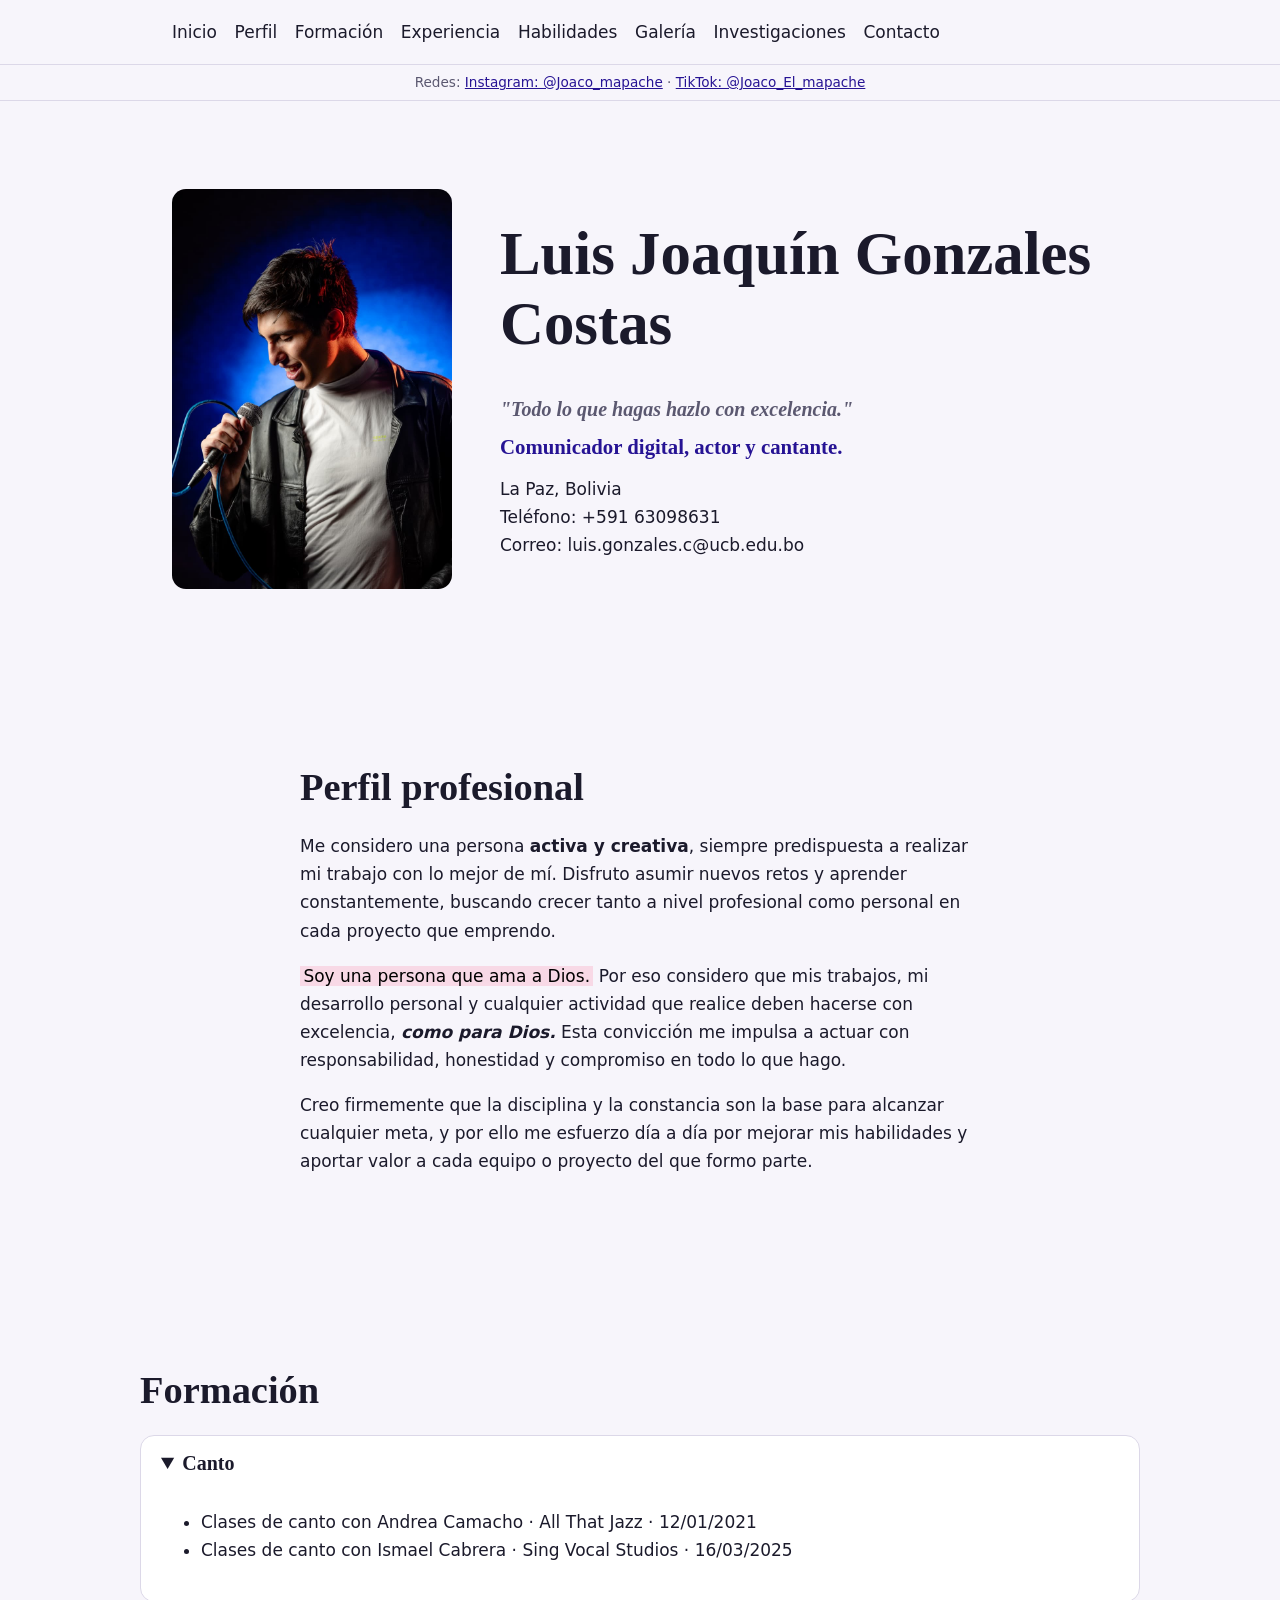
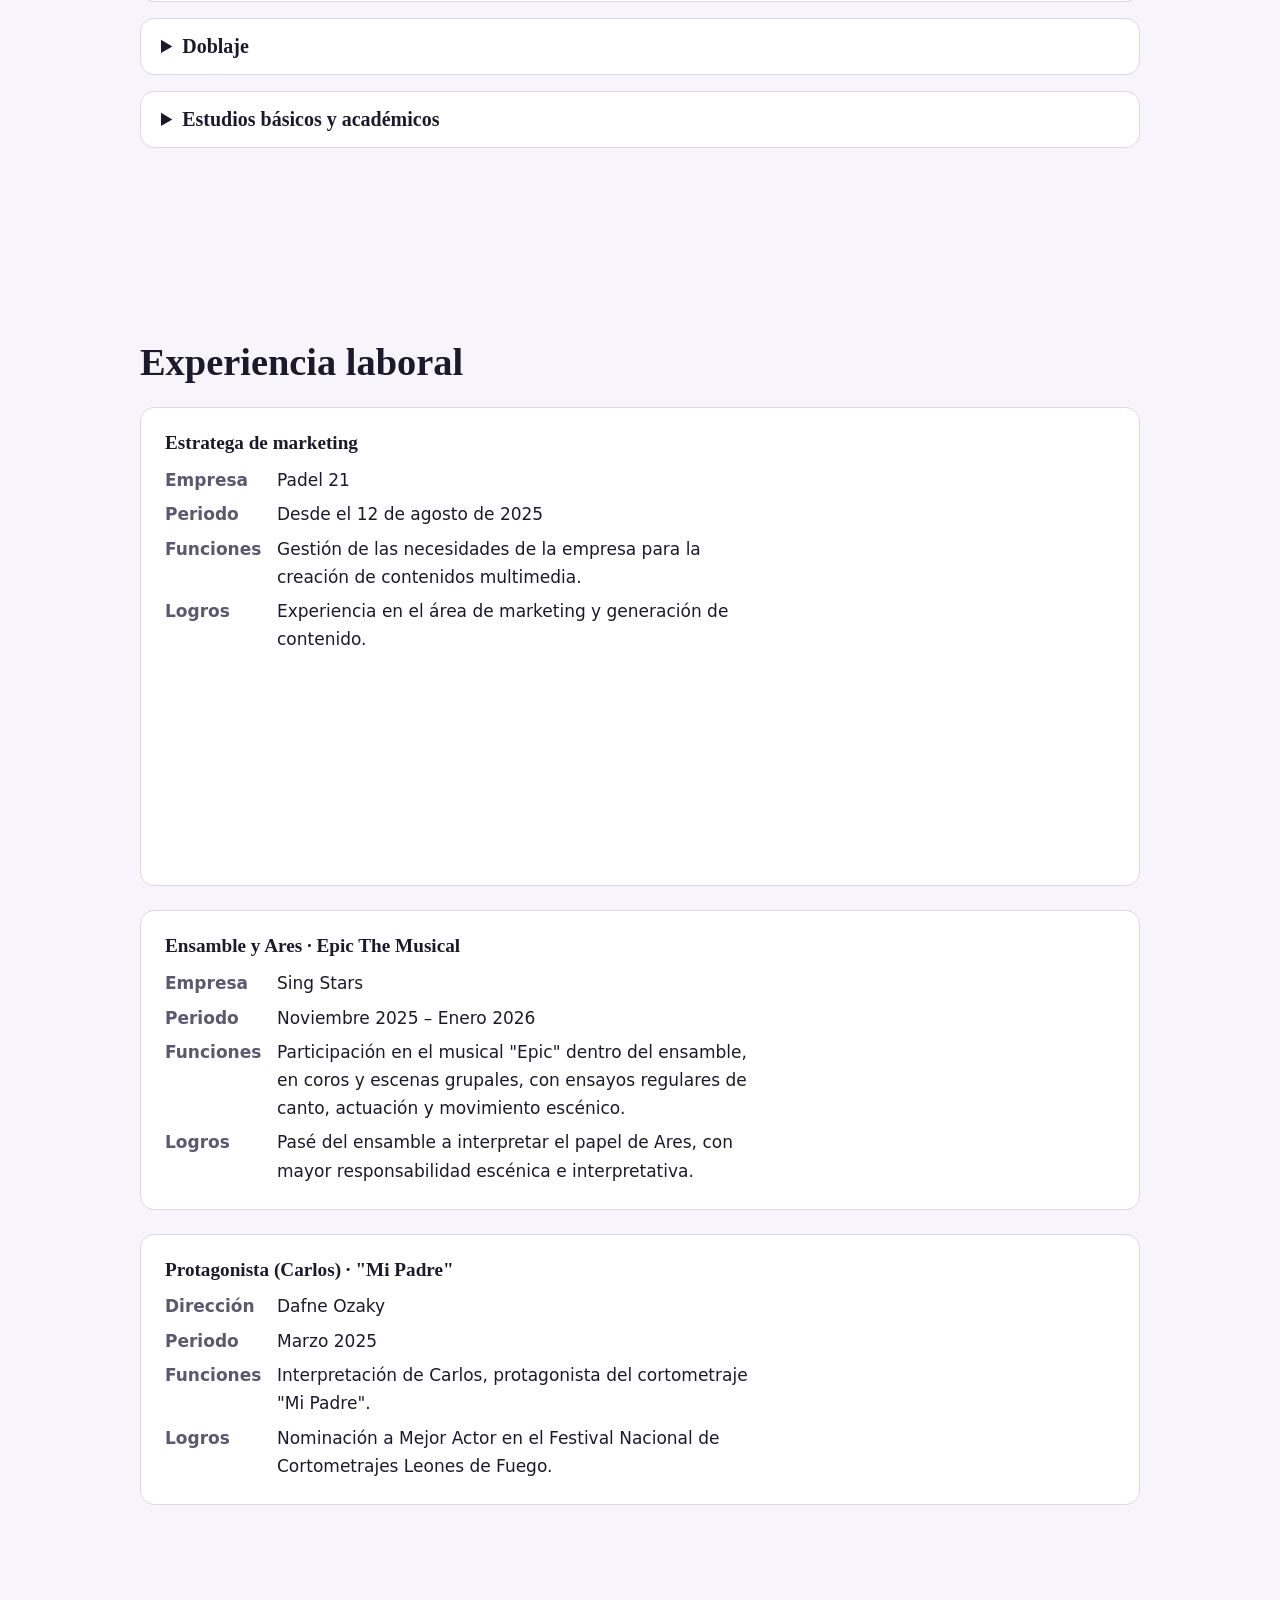
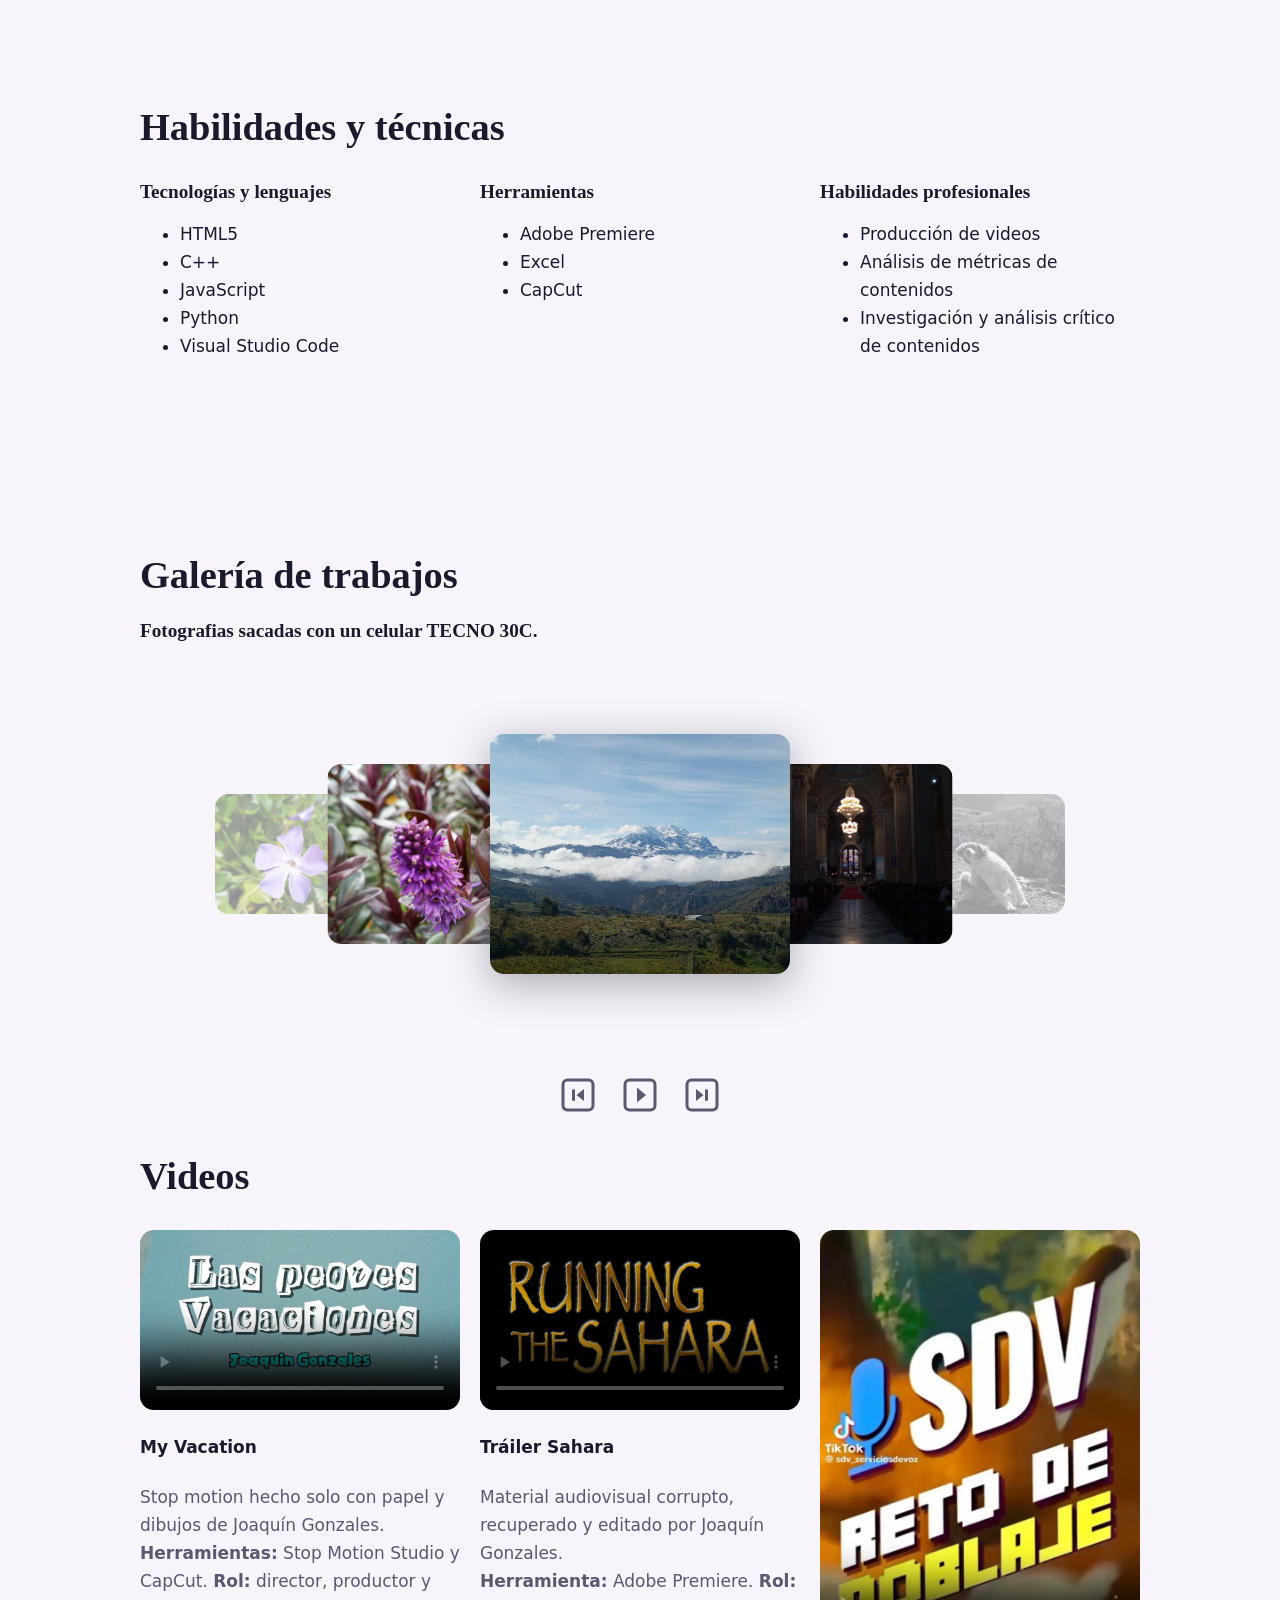
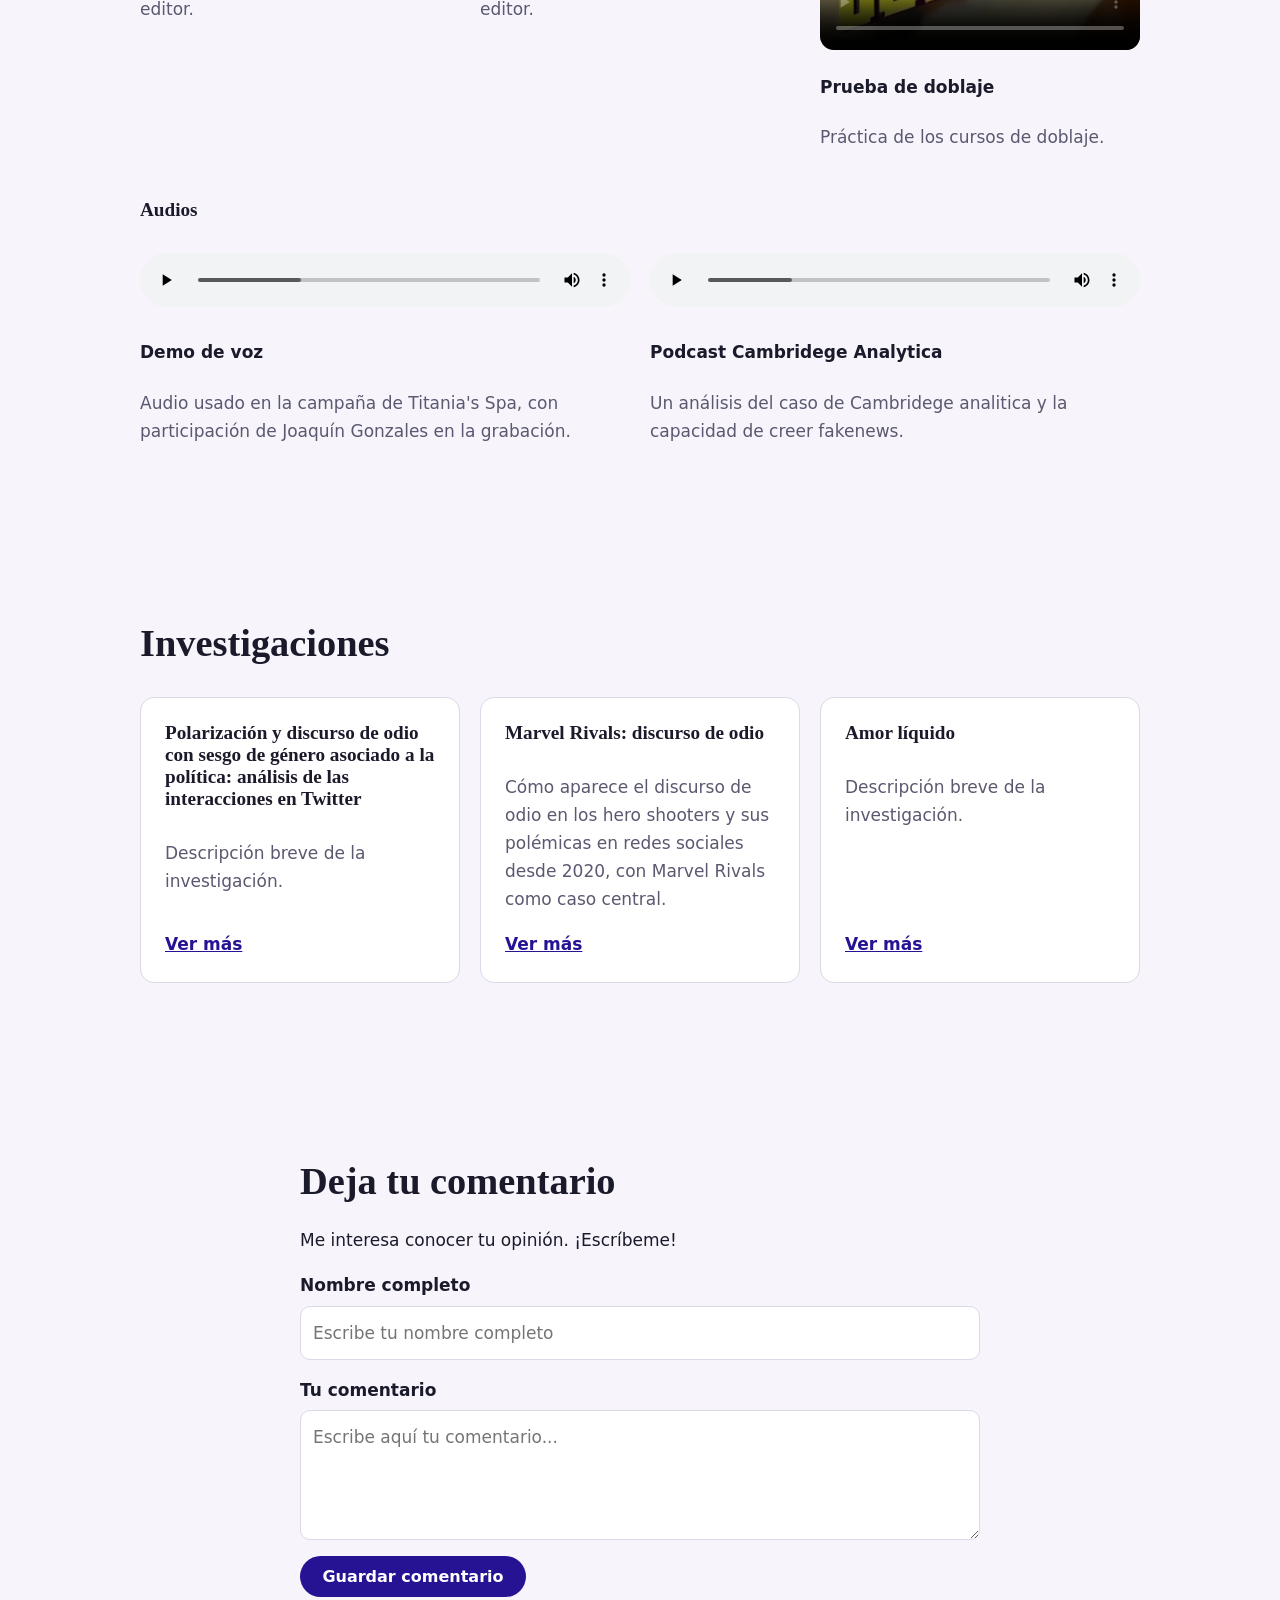
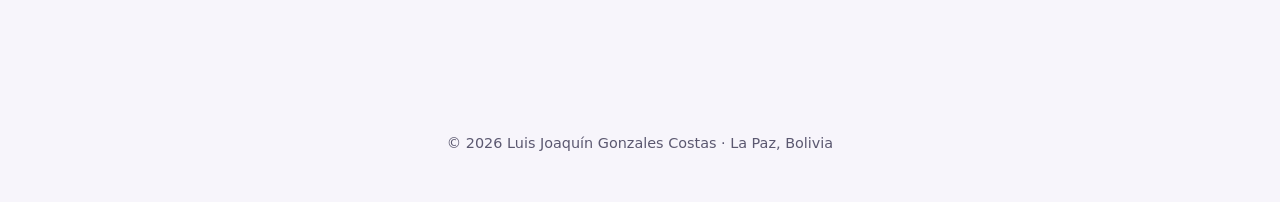
==== commit 85d86ad9: "CV interactivo" ====
--- a/Hoja vida.html
+++ b/Hoja vida.html
@@ -1,333 +1,317 @@
 <!DOCTYPE html>
 <html lang="es">
 <head>
-    <meta charset="UTF-8">
-    <meta name="viewport" content="width=device-width, initial-scale=1.0">
-    <title>Hoja de Vida Joaquin Gonzales</title>
-    <link href="./css/estilos.css" rel="stylesheet" >
+  <meta charset="UTF-8">
+  <meta name="viewport" content="width=device-width, initial-scale=1.0">
+  <title>Hoja de Vida · Joaquín Gonzales</title>
+  <link rel="stylesheet" href="css/variables.css">
+  <link rel="stylesheet" href="css/base.css">
+  <link rel="stylesheet" href="css/otros.css">
+  <link rel="stylesheet" href="css/contenido.css">
+  <link rel="stylesheet" href="css/carousel.css">
+  <script src="js/main.js" defer></script>
+  <script src="js/carousel.js" defer></script>
+  <script src="js/formulario.js" defer></script>
 </head>
 
 <body>
-    <!-- CABECERA PRINCIPAL Y NAVEGACIÓN NATIVAS -->
-    <header role="banner">
-    <h1>Luis Joaquin Gonzales Costas</h1>
-   <div class="fotoin"> 
-    <img src="assets/imagenes/fotoport.png" width="300" height="400" 
-         alt="Fotografía de Joaquin Gonzales">
+<!-- CABECERA Y NAVEGACIÓN -->
+<header class="header" role="banner">
+  <nav class="nav" aria-label="Navegación principal del sitio">
+    <button class="nav__toggle" aria-expanded="false" aria-controls="menu">Menú</button>
+    <ul class="nav__list" id="menu">
+      <li><a href="#inicio">Inicio</a></li>
+      <li><a href="#perfil">Perfil</a></li>
+      <li><a href="#formacion">Formación</a></li>
+      <li><a href="#experiencia">Experiencia</a></li>
+      <li><a href="#habilidades">Habilidades</a></li>
+      <li><a href="#portafolio">Galería</a></li>
+      <li><a href="#investigaciones">Investigaciones</a></li>
+      <li><a href="#contacto">Contacto</a></li>
+    </ul>
+  </nav>
+  <p class="header__redes">
+    Redes:
+    <a href="https://www.instagram.com/joaco_mapache?utm_source=qr&igsi=N2x5bm8zNDNwcDVp">Instagram: @Joaco_mapache</a> ·
+    <a href="https://www.tiktok.com/@joaco_mapache?_r=1&_t=ZS-99Der3wfq8Q">TikTok: @Joaco_El_mapache</a>
+  </p>
+</header>
+
+<main id="main-content" role="main">
+
+  <!-- INICIO -->
+  <section class="section hero" id="inicio">
+    <div class="fotoin">
+      <img class="hero__foto" src="assets/imagenes/fotoport.png"
+           width="300" height="400" alt="Fotografía de Joaquín Gonzales">
     </div>
     <div class="Info">
-    <h2>"Todo lo que hagas hazlo con excelencia."</h2>
-    <p>Comunicador digital, actor y cantante.</p>
-            <address>
-            La Paz, Bolivia<br>
-                Teléfono:+591 63098631</a><br>
-                 Instagram: 
-                <a href="https://www.instagram.com/joaco_mapache?utm_source=qr&igsi=N2x5bm8zNDNwcDVp">@Joaco_mapache</a><br>
-                 Tik-Tok: 
-                <a href="https://www.tiktok.com/@joaco_mapache?_r=1&_t=ZS-99Der3wfq8Q">@Joaco_El_mapache</a><br>
-                Correo electrónico: luis.gonzales.c@ucb.edu.bo<br>
-    </address>
-     </div>
-        <nav aria-label="Navegación principal del sitio">
+      <h1>Luis Joaquín Gonzales Costas</h1>
+      <h2 class="hero__frase">"Todo lo que hagas hazlo con excelencia."</h2>
+      <p class="hero__rol">Comunicador digital, actor y cantante.</p>
+      <address>
+        La Paz, Bolivia<br>
+        Teléfono: +591 63098631<br>
+        Correo: luis.gonzales.c@ucb.edu.bo</a>
+      </address>
+    </div>
+  </section>
+
+  <!-- PERFIL PROFESIONAL -->
+  <section class="section" id="perfil" aria-labelledby="perfil-heading">
+    <div class="contenedor contenedor--texto">
+      <h2 id="perfil-heading">Perfil profesional</h2>
+      <p>Me considero una persona <strong>activa y creativa</strong>, siempre predispuesta a realizar mi trabajo con lo mejor de mí. Disfruto asumir nuevos retos y aprender constantemente, buscando crecer tanto a nivel profesional como personal en cada proyecto que emprendo.</p>
+      <p><mark>Soy una persona que ama a Dios.</mark> Por eso considero que mis trabajos, mi desarrollo personal y cualquier actividad que realice deben hacerse con excelencia, <em><strong>como para Dios.</strong></em> Esta convicción me impulsa a actuar con responsabilidad, honestidad y compromiso en todo lo que hago.</p>
+      <p>Creo firmemente que la disciplina y la constancia son la base para alcanzar cualquier meta, y por ello me esfuerzo día a día por mejorar mis habilidades y aportar valor a cada equipo o proyecto del que formo parte.</p>
+    </div>
+  </section>
+
+  <!-- FORMACIÓN -->
+  <section class="section" id="formacion" aria-labelledby="formacion-heading">
+    <div class="contenedor">
+      <h2 id="formacion-heading">Formación</h2>
+      <div class="acordeon">
+
+        <details class="acordeon__item" open>
+          <summary>Canto</summary>
+          <div class="acordeon__cuerpo">
             <ul>
-                <button><a href="#perfil">Perfil Profesional</a></button>
-                <button><a href="#formacion">Formación Básica</a></button>
-                <button><a href="#experiencia">Experiencia Profesional</a></button>
-                <button><a href="#habilidades">Habilidades Técnicas</a></button>
-                <button><a href="#certificados">Certificación y Cursos</a></button>
-                <button><a href="#proyectos">Proyectos Destacados</a></button>
-                <button><a href="#portafolio">Portafolio Multimedia</a></button>
-                <button><a href="#contacto">Contacto</a></button>
+              <li>Clases de canto con Andrea Camacho · All That Jazz · <time datetime="2021-01-12">12/01/2021</time></li>
+              <li>Clases de canto con Ismael Cabrera · Sing Vocal Studios · <time datetime="2025-03-16">16/03/2025</time></li>
             </ul>
-        </nav>
-        <hr>
-    </header>
-
-    <!-- CONTENIDO PRINCIPAL -->
-    <main id="main-content" role="main">
-
-        <!-- SECCIÓN 1: PERFIL PROFESIONAL-->
-        <section id="perfil" aria-labelledby="perfil-heading">
-    <article>
-        <h3 id="perfil-heading">Perfil Profesional</h3>
-                <p>
-                   Me considero una persona <strong>activa y creativa</strong>,
-                   siempre predispuesta a realizar mi trabajo con lo mejor de mí. 
-                   Disfruto asumir nuevos retos y aprender constantemente, 
-                   buscando crecer tanto a nivel profesional como personal en cada proyecto que emprendo.
-
-                <p><mark>Soy una persona que ama a Dios.</mark> Por eso mismo considero que mis trabajos, mi desarrollo personal y 
-                cualquier actividad que realice deben hacerse con excelencia,<em><strong> como para Dios.</strong></em>  Esta convicción me impulsa a 
-                actuar con responsabilidad, honestidad y compromiso en todo lo que hago, procurando dar siempre lo mejor de 
-                mí mismo sin importar la magnitud de la tarea.</p>
-
-                <p>Creo firmemente que la disciplina y la constancia son la base para alcanzar cualquier meta, y por ello me 
-                esfuerzo día a día por mejorar mis habilidades y aportar valor a cada equipo o proyecto del que formo parte.
-                </p>
-            </article>
-        </section>
-        <hr>
-
-        <!-- SECCIÓN 2: FORMACION ACADEMICA -->
-        <section id="formacion" aria-labelledby="formacion-heading">
-            <h2 id="formacion-heading">Formación Académica</h2>
-<article>
-        <h3>Estudios Fundamentales</h3>
-        <p>Unidad Educativa Vida y Verdad.</p>
-        <time datetime="2022">2012</time> -
-        <time datetime="2026">2024</time>
-    </article>
-
-    <article>
-        <h3>Comunicación Digital y Multimedia</h3>
-        <p>Universidad Católica Boliviana.</p>
-        <time datetime="2022">2025</time> -
-        <time datetime="2026">2026</time>
-    </article>
-        <hr>
-    </section>
-
-  <!-- SECCIÓN 3: EXPERIENCIA PROFESIONAL -->
-<section id="experiencia" aria-labelledby="experiencia-heading">
-    <h2 id="experiencia-heading">Experiencia Laboral</h2>
-
-    <article>
-        <h4>Estratega de Marketing</h4>
-        <p><strong>Empresa:</strong> Padel 21</p>
-        <p><strong>Rol:</strong> Estratega de Marketing</p>
-        <p><strong>Periodo:</strong> 12 de agosto de 2025</p>
-        <p><strong>Descripción de funciones:</strong> Gestión de las necesidades de la empresa para la creación de contenidos multimedia.</p>
-        <p><strong>Principales logros:</strong> Adquisición de experiencia en el área de marketing y generación de contenido.</p>
-    </article>
-    <br>
-
-    <article>
-        <h4>Ensamble / Ares — Epic The Musical</h4>
-        <p><strong>Empresa:</strong> Sing Stars</p>
-        <p><strong>Periodo:</strong> Noviembre 2025 – Enero 2026</p>
-        <p><strong>Descripción de funciones:</strong> Participación en el musical "Epic", integrando el ensamble en coros y escenas grupales, con ensayos regulares de canto, actuación y movimiento escénico.</p>
-        <p><strong>Principales logros:</strong> Progresé desde el ensamble hasta interpretar el papel de Ares, asumiendo mayor responsabilidad escénica e interpretativa dentro de la producción.</p>
-    </article>
-    <br>
-
-    <article>
-        <h4>Protagonista / Carlos — "Mi Padre" (Cortometraje)</h4>
-        <p><strong>Dirección:</strong> Dafne Ozaky</p>
-        <p><strong>Periodo:</strong> Marzo 2025</p>
-        <p><strong>Descripción de funciones:</strong> Interpretación del papel de Carlos, protagonista del cortometraje "Mi Padre", bajo la dirección de Dafne Ozaky.</p>
-        <p><strong>Principales logros:</strong> Nominación a Mejor Actor en el Festival Nacional de Cortometrajes Leones de Fuego.</p>
-    </article>
-</section>
-<br>
-<hr>
-            
-<!-- SECCIÓN 4: HABILIDADES Y TÉCNICAS-->
-<section id="habilidades" aria-labelledby="habilidades-heading">
-    <h2 id="habilidades-heading">Habilidades y Técnicas</h2>
-
-    <h3>Tecnologías y lenguajes</h3>
-    <ul>
-        <li>HTML5</li>
-        <li>C++</li>
-        <li>JavaScript</li>
-        <li>Python</li>
-        <li>Visual Studio Code</li>
-    </ul>
-
-    <h3>Herramientas</h3>
-    <ul>
-        <li>Adobe Premiere</li>
-        <li>Excel</li>
-        <li>CapCut</li>
-    </ul>
-
-    <h3>Habilidades Profesionales</h3>
-    <ul>
-        <li>Producción de videos.</li>
-        <li>Análisis de métricas de contenidos.</li>
-        <li>Investigación y análisis crítico de contenidos.</li>
-    </ul>
-</section>
-<hr>
-   
-<!-- SECCIÓN 5: CERTIFICADOS Y CURSOS -->
- <section id="certificados" aria-labelledby="certificados-heading">
-            <h2 id="certificados-heading">Certificados y Cursos</h2>
-        <h4>En: </h4>
-            <img src="https://encrypted-tbn0.gstatic.com/images?q=tbn:ANd9GcTkkmoMAT4FZeDai3aIbvAyBTUVjlCCQW50a330oERzHg&s=10"
-            width="300px" height="200px">
-            <details>
-                <summary><strong>Canto</strong></summary>
-                <ul>
-                    <li>Clases de Canto con Andrea Camacho
-                    - All That Jazz - <time timedate="2021/01/12">2021/01/12</time>
-                    </li>
-                    <li>Clases de Canto con Ismael Cabrera
-                    - Sing Vocal Studios - <time timedate="2025/03/16">2025/03/16</time>
-                    </li>
-                </ul>
-            </details>
-            <br>
-                <img src="https://encrypted-tbn0.gstatic.com/images?q=tbn:ANd9GcSX7SCDkpH1MgjmXWps1D4UpqCDKeJtoEyOk6xi8mGJtQ&s=10"
-                width="300px" height="200px">
-            <details>
-                <summary><strong>Doblaje</strong></summary>
-                <ul>
-                    <li>Introducción al Doblaje con Lalo Graza
-                    -Proactiva <time timedate="2020/11/27">2020/11/27</time>
-                    </li>
-                    <li>Seminario Internacional de Doblaje
-                    -Proactiva <time timedate="2021/08/20">2021/08/20</time>
-                    </li>
-                    <li>Trimestre Online Doblaje 
-                    - La Productora <time timedate="2025/03/11">2025/03/11</time>
-                    </li>
-                </ul>
-            </details>
-        </section>
-
-        <hr>
-
-<!-- SECCIÓN 7: PROYECTOS DESTACADOS -->
-        <section id="proyectos" aria-labelledby="proyectos-heading">
-            <h2 id="proyectos-heading">Proyectos Destacados</h2>
-        <div class="myvacation">
-         <article>
-    <h4>My Vacation</h4>
-    <p><strong>Descripción:</strong> Stop Motion usando solo papael y dibujos hecho por Joaquín Gonzales.</p>
-    <p><strong>Tecnologías utilizadas:</strong> Stop Motion Studio y CapCut.</p>
-    <p><strong>Rol desempeñado:</strong> Director, Productor y Editor.</p>
-    <p><strong>Resultado obtenido:</strong> Un entretenido vídeo usando solo imagenes para crear movimiento.</p>
-    <figure>
-                   <video controls width="560" height="315" preload="metadata"
-    aria-label="Video musical" role="group">
-    <source src="assets/videos/stop.mp4" type="video/mp4">.
-</video>.
-<br>
-</article>
-        </div>
-
-<div class="sahara">
-<article>
-    <h4>Trailer Sahara</h4>
-    <p><strong>Descripción:</strong> Video con material audiovisual corrompido y arreglado por Joaquín Gonzales.</p>
-    <p><strong>Tecnologías utilizadas:</strong> Adobe Premiere.</p>
-    <p><strong>Rol desempeñado:</strong> Editor.</p>
-    <p><strong>Resultado obtenido:</strong> Problemas solucionas usando unicament el editor.</p>
-    <figure>
-                   <video controls width="560" height="315" preload="metadata"
-    aria-label="Video sahara" role="group">
-    <source src="assets/videos/sahara.mp4" type="video/mp4">
-</video>.
-<br>
-</article>
-</div>
-<br>
-        
-
-        <!-- SECCIÓN 8: GALERÍA MULTIMEDIA NATIVAS (FIGURE, PICTURE, AUDIO, VIDEO) -->
-        <section id="portafolio" aria-labelledby="portafolio-heading">
-            <h2 id="portafolio-heading">Galería de Trabajos.</h2>
-            <article>
-                <h3>Fotografía de Presentación</h3>
-                <figure>
-                    <picture>
-                        <source media="(min-width: 250px)" srcset="assets/imagenes/pic.jpg">
-                        <source media="(min-width: 400px)" srcset="assets/imagenes/pic.jpg">
-                        <img src="assets/images/pic.jpg""
-                            alt="Fotgrafía sacada con un telédono TECNO 30C" width="400" loading="lazy">
-                    </picture>
-                    <figcaption>Fotografía por Joaquin Gonzales.</figcaption>
-                </figure>
-            </article>
-            
-
-            <article>
-                <h3>DEMO de voz</h3>
-                <p>Audio que se uso en la campaña de Titania´s Spa :</p>
-                <figure>
-                    <audio controls preload="metadata"
-                        aria-label="Pista de audio de ensayo de ballet para ejercicios de Adagio en barra" role="group">
-                        <source src="assets/audio/audio.mp3" type="audio/mpeg">
-                    </audio>
-                    <figcaption>Joaquin Gonzales también participa en la grabación </figcaption>
-                </figure>
-            </article>
-
-            <article>
-                <h3>Prueba Doblaje:</h3>
-                <figure>
-                   <video controls width="315" height="560" preload="metadata"
-    aria-label="Video resumen de las actuaciones del Ballet UCB en 2025" role="group">
-    <source src="assets/videos/dob.mp4" type="video/mp4">
-    Tu navegador no admite la reproducción de video nativo en HTML5.
-</video>.
-                    <figcaption>Practica de los curos de Doblaje</figcaption>
-                </figure>
-            </article>
-        </section>
-
-        <hr>
-
-        <!-- SECCIÓN 9: CONTACTOS -->
-        <section id="contacto" aria-labelledby="contacto-heading">
-            <h2 id="Contacto">Formulario para contactar</h2>
-
-            <form action="#" method="post" enctype="multipart/form-data">
-                <fieldset>
-                    <legend><strong>1. Datos Personales </strong></legend>
-
-                    <p>
-                        <label for="nombre">Nombre Completo (*):</label><br>
-                        <input type="text" id="nombre" name="nombre" required aria-required="true"
-                            placeholder="Ej. Ana María Pérez" minlength="3" maxlength="60">
-                    </p>
-
-                    <p>
-                        <label for="email">Correo (*):</label><br>
-                        <input type="email" id="email" name="email" required aria-required="true"
-                            placeholder="estudiante@ucb.edu.bo">
-                    </p>
-
-                    <p>
-                        <label for="telefono">Número de Teléfono / WhatsApp (*):</label><br>
-                        <input type="tel" id="telefono" name="telefono" required aria-required="true"
-                            aria-describedby="telefono-help" placeholder="+591 70000000"
-                            pattern="(\+591|591)?[67][0-9]{7}"><br>
-                        <small id="telefono-help">Formato: número celular boliviano de 8 dígitos (ej. +591
-                            70000000)</small>
-                    </p>
-
-                     <p>
-                        <label for="comentarios">Comentarios o Consultas:</label><br>
-                        <textarea id="comentarios" name="comentarios" rows="5" cols="50"
-                            placeholder="Escribe aquí cualquier observación relevante..."></textarea>
-                    </p>
-
-                    <p>
-                        <input type="checkbox" id="reglamento" name="reglamento" required aria-required="true">
-                        <label for="reglamento">¿Está seguro de enviar el mensaje?</label>
-                    </p>
-
-                </fieldset>
-                <br>
-                <!-- BOTONES DE ACCIÓN -->
-                <p>
-                    <button type="submit"><strong>Enviar Formulario de Audición</strong></button>
-                    <button type="reset">Limpiar Campos</button>
-                </p>
-            </form>
-        </section>
-        <hr>
-
-
-    <!-- PIE DE PÁGINA NATIVO -->
-    <footer role="contentinfo">
-        <p><small>&copy; 2026 Luis Joaquin Gonzales Costas. Todos los derechos
-                reservados.</small></p>
-        <p><small>Desarrollado como Showcase de Maquetación Nativa HTML5 sin dependencias CSS/JS.</small></p>
-        <p><small>Fecha de última actualización del documento: <time datetime="2026-08-27">27 de Agosto de
-                    2026</time></small></p>
-    </footer>
+          </div>
+        </details>
+
+        <details class="acordeon__item">
+          <summary>Doblaje</summary>
+          <div class="acordeon__cuerpo">
+            <ul>
+              <li>Introducción al doblaje con Lalo Garza · Proactiva · <time datetime="2020-11-27">27/11/2020</time></li>
+              <li>Seminario Internacional de Doblaje · Proactiva · <time datetime="2021-08-20">20/08/2021</time></li>
+              <li>Trimestre Online de Doblaje · La Productora · <time datetime="2025-03-11">11/03/2025</time></li>
+            </ul>
+  
+          </div>
+        </details>
+
+        <details class="acordeon__item">
+          <summary>Estudios básicos y académicos</summary>
+          <div class="acordeon__cuerpo">
+            <ul>
+              <li><strong>Estudios fundamentales:</strong> Unidad Educativa Vida y Verdad · <time datetime="2012">2012</time> – <time datetime="2024">2024</time></li>
+              <li><strong>Comunicación Digital y Multimedia:</strong> Universidad Católica Boliviana · <time datetime="2025">2025</time> – <time datetime="2026">2026</time></li>
+            </ul>
+           <iframe src="https://www.google.com/maps/embed?pb=!1m18!1m12!1m3!1d3824.6120393391684!2d-68.09796952478592!3d-16.54567248420496!2m3!1f0!2f0!3f0!3m2!1i1024!2i768!4f13.1!3m3!1m2!1s0x915f2129d67d9b37%3A0x9bd0c8fbffb33232!2sTruth%20and%20Life%20Education%20Unit!5e0!3m2!1sen!2sbo!4v1792499783116!5m2!1sen!2sbo" width="250" height="300" style="border:0;" allowfullscreen="" loading="lazy" referrerpolicy="strict-origin-when-cross-origin"></iframe>
+          </div>
+        </details>
+
+      </div>
+    </div>
+  </section>
+
+  <!-- EXPERIENCIA LABORAL -->
+  <section class="section" id="experiencia" aria-labelledby="experiencia-heading">
+    <div class="contenedor">
+      <h2 id="experiencia-heading">Experiencia laboral</h2>
+
+      <article class="experiencia">
+        <div>
+          <h3>Estratega de marketing</h3>
+          <dl>
+            <dt>Empresa</dt><dd>Padel 21</dd>
+            <dt>Periodo</dt><dd>Desde el 12 de agosto de 2025</dd>
+            <dt>Funciones</dt><dd>Gestión de las necesidades de la empresa para la creación de contenidos multimedia.</dd>
+            <dt>Logros</dt><dd>Experiencia en el área de marketing y generación de contenido.</dd>
+          </dl>
+          <iframe src="https://www.google.com/maps/embed?pb=!1m18!1m12!1m3!1d122417.50077253579!2d-68.1438756473707!3d-16.49846510590777!2m3!1f0!2f0!3f0!3m2!1i1024!2i768!4f13.1!3m3!1m2!1s0x915f219fc6f73f2d%3A0xeb82a549b94adb26!2sP%C3%A1del%20Club%2021!5e0!3m2!1ses-419!2sbo!4v1792546591804!5m2!1ses-419!2sbo" width="200" height="200" style="border:0;" allowfullscreen="" loading="lazy" referrerpolicy="strict-origin-when-cross-origin"></iframe>
+        </div>
+      </article>
+
+      <article class="experiencia">
+        <div>
+          <h3>Ensamble y Ares · Epic The Musical</h3>
+          <dl>
+            <dt>Empresa</dt><dd>Sing Stars</dd>
+            <dt>Periodo</dt><dd>Noviembre 2025 – Enero 2026</dd>
+            <dt>Funciones</dt><dd>Participación en el musical "Epic" dentro del ensamble, en coros y escenas grupales, con ensayos regulares de canto, actuación y movimiento escénico.</dd>
+            <dt>Logros</dt><dd>Pasé del ensamble a interpretar el papel de Ares, con mayor responsabilidad escénica e interpretativa.</dd>
+          </dl>
+        </div>
+      </article>
+
+      <article class="experiencia">
+        <div>
+          <h3>Protagonista (Carlos) · "Mi Padre"</h3>
+          <dl>
+            <dt>Dirección</dt><dd>Dafne Ozaky</dd>
+            <dt>Periodo</dt><dd>Marzo 2025</dd>
+            <dt>Funciones</dt><dd>Interpretación de Carlos, protagonista del cortometraje "Mi Padre".</dd>
+            <dt>Logros</dt><dd>Nominación a Mejor Actor en el Festival Nacional de Cortometrajes Leones de Fuego.</dd>
+          </dl>
+        </div>
+      </article>
+    </div>
+  </section>
+
+  <!-- HABILIDADES -->
+  <section class="section" id="habilidades" aria-labelledby="habilidades-heading">
+    <div class="contenedor">
+      <h2 id="habilidades-heading">Habilidades y técnicas</h2>
+      <div class="grid grid--3">
+        <div>
+          <h3>Tecnologías y lenguajes</h3>
+          <ul><li>HTML5</li><li>C++</li><li>JavaScript</li><li>Python</li><li>Visual Studio Code</li></ul>
+        </div>
+        <div>
+          <h3>Herramientas</h3>
+          <ul><li>Adobe Premiere</li><li>Excel</li><li>CapCut</li></ul>
+        </div>
+        <div>
+          <h3>Habilidades profesionales</h3>
+          <ul><li>Producción de videos</li><li>Análisis de métricas de contenidos</li><li>Investigación y análisis crítico de contenidos</li></ul>
+        </div>
+      </div>
+    </div>
+  </section>
+
+  <!-- GALERÍA-->
+  <section class="section" id="portafolio" aria-labelledby="portafolio-heading">
+    <div class="contenedor">
+      <h2 id="portafolio-heading">Galería de trabajos</h2>
+      <h3>Fotografias sacadas con un celular TECNO 30C.</h3>
+
+      <div class="carousel" role="region" aria-label="Galería de imágenes">
+        <img src="assets/imagenes/pic1.jpg"  alt="Imagen 1">
+        <img src="assets/imagenes/pic2.jpeg" alt="Imagen 2">
+        <img src="assets/imagenes/pic3.jpeg" alt="Imagen 3">
+        <img src="assets/imagenes/pic4.jpeg" alt="Imagen 4">
+        <img src="assets/imagenes/pic5.jpeg" alt="Imagen 5">
+        <img src="assets/imagenes/pic6.jpeg" alt="Imagen 6">
+      </div>
+
+      <h2 class="subtitulo">Videos</h2>
+      <div class="grid grid--3">
+        <figure class="media myvacation">
+          <video controls preload="metadata" poster="assets/imagenes/vacation.jpeg" aria-label="Video My Vacation">
+            <source src="assets/videos/stop.mp4" type="video/mp4">
+          </video>
+          <figcaption>
+            <h4>My Vacation</h4>
+            <p>Stop motion hecho solo con papel y dibujos de Joaquín Gonzales.</p>
+            <p><strong>Herramientas:</strong> Stop Motion Studio y CapCut. <strong>Rol:</strong> director, productor y editor.</p>
+          </figcaption>
+        </figure>
+
+        <figure class="media sahara">
+          <video controls preload="metadata" poster="assets/imagenes/sahara.jpeg" aria-label="Tráiler Sahara">
+            <source src="assets/videos/sahara.mp4" type="video/mp4">
+          </video>
+          <figcaption>
+            <h4>Tráiler Sahara</h4>
+            <p>Material audiovisual corrupto, recuperado y editado por Joaquín Gonzales.</p>
+            <p><strong>Herramienta:</strong> Adobe Premiere. <strong>Rol:</strong> editor.</p>
+          </figcaption>
+        </figure>
+
+        <figure class="media media--vertical">
+          <video controls preload="metadata" poster="assets/imagenes/retodob.jpeg" aria-label="Prueba de doblaje">
+            <source src="assets/videos/dob.mp4" type="video/mp4">
+            Tu navegador no admite video HTML5.
+          </video>
+          <figcaption>
+            <h4>Prueba de doblaje</h4>
+            <p>Práctica de los cursos de doblaje.</p>
+          </figcaption>
+        </figure>
+      </div>
+
+      <h3 class="subtitulo">Audios</h3>
+      <div class="grid grid--2">
+        <figure class="media">
+          <audio controls preload="metadata" aria-label="Demo de voz">
+            <source src="assets/audio/audio.mp3" type="audio/mpeg">
+          </audio>
+          <figcaption>
+            <h4>Demo de voz</h4>
+            <p>Audio usado en la campaña de Titania's Spa, con participación de Joaquín Gonzales en la grabación.</p>
+          </figcaption>
+        </figure>
+        <figure class="media">
+          <audio controls preload="metadata" aria-label="Podcast Cambridge Analytica">
+            <source src="assets/audio/CA.mp3"> 
+          </audio>
+          <figcaption>
+            <h4>Podcast Cambridege Analytica</h4>
+            <p>Un análisis del caso de Cambridege analitica y la capacidad de creer fakenews.</p>
+          </figcaption>
+        </figure>
+      </div>
+    </div>
+  </section>
+
+  <!-- INVESTIGACIONES-->
+  <section class="section" id="investigaciones" aria-labelledby="investigaciones-heading">
+    <div class="contenedor">
+      <h2 id="investigaciones-heading">Investigaciones</h2>
+      <div class="grid grid--3">
+        <article class="tarjeta">
+
+          <h3>Polarización y discurso de odio con sesgo
+de género asociado a la política: análisis
+de las interacciones en Twitter</h3>
+          <p>Descripción breve de la investigación.</p>
+          <a href="https://view.genially.com/6aab5db705ef96e9db5ccf63" target="_blank" rel="noopener">Ver más</a>
+        </article>
+        <article class="tarjeta">
+          <h3>Marvel Rivals: discurso de odio</h3>
+          <p>Cómo aparece el discurso de odio en los hero shooters y sus polémicas en redes sociales desde 2020, con Marvel Rivals como caso central.</p>
+          <a href="https://docs.google.com/document/d/1rjVeKwrRJd168Oqp0t4DmoKmBGkz5jknSh-0Jf72apE/edit?usp=sharing" target="_blank" rel="noopener">Ver más</a>
+        </article>
+        <article class="tarjeta">
+          <h3>Amor líquido</h3>
+          <p>Descripción breve de la investigación.</p>
+          <a href="https://docs.google.com/" target="_blank" rel="noopener">Ver más</a>
+        </article>
+      </div>
+    </div>
+  </section>
+
+  <!-- CONTACTO: formulario de comentario (tu versión) + ventana modal. Lógica en js/manejo.js -->
+  <section class="section comentarios" id="contacto" aria-labelledby="contacto-heading">
+    <div class="contenedor contenedor--texto">
+      <h2 id="contacto-heading">Deja tu comentario</h2>
+      <p>Me interesa conocer tu opinión. ¡Escríbeme!</p>
+
+      <form id="formComentario">
+        <div class="campo">
+          <label for="nombre">Nombre completo</label>
+          <input type="text" id="nombre" name="nombre" placeholder="Escribe tu nombre completo" required>
+        </div>
+
+        <div class="campo">
+          <label for="comentario">Tu comentario</label>
+          <textarea id="comentario" name="comentario" placeholder="Escribe aquí tu comentario..." required></textarea>
+        </div>
+
+        <button type="submit" class="boton btn-guardar">Guardar comentario</button>
+      </form>
+    </div>
+
+    <div id="mensaje" class="modal" role="dialog" aria-modal="true" aria-labelledby="modal-titulo">
+      <div class="modal-contenido">
+        <div class="icono-exito">✓</div>
+        <h2 id="modal-titulo">¡Mensaje enviado!</h2>
+        <p>Su mensaje fue enviado correctamente.</p>
+        <span id="nombreEnviado"></span>
+        <button type="button" class="boton" id="cerrarModal">Cerrar</button>
+      </div>
+    </div>
+  </section>
+</main>
+
+<footer class="footer" role="contentinfo">
+  <p>&copy; 2026 Luis Joaquín Gonzales Costas · La Paz, Bolivia</p>
+</footer>
 </body>
 </html>
--- a/css/variables.css
+++ b/css/variables.css
@@ -0,0 +1,18 @@
+
+:root {
+  --color-fondo: #f7f5fb;
+  --color-superficie: #ffffff;
+  --color-texto: #1b1a2b;
+  --color-texto-suave: #5b5870;
+  --color-acento: #261394;
+  --color-acento-2: #0e7c86;
+  --color-borde: #dcd8e8;
+
+  --fuente-titulo: "Fraunces", Georgia, serif;
+  --fuente-texto: "DM Sans", system-ui, sans-serif;
+
+  --radio: 14px;
+  --espacio: clamp(1rem, 4vw, 2rem);
+  --ancho-max: 1000px;
+  --alto-header: 64px;
+}
--- a/css/base.css
+++ b/css/base.css
@@ -0,0 +1,20 @@
+/* Reinicio y estilos generales de texto */
+*, *::before, *::after { box-sizing: border-box; }
+html { scroll-behavior: smooth; scroll-padding-top: var(--alto-header); }
+body {
+  margin: 0;
+  font: 400 1.0625rem/1.65 var(--fuente-texto);
+  color: var(--color-texto);
+  background: var(--color-fondo);
+}
+img, video { max-width: 100%; display: block; }
+h1, h2, h3 { font-family: var(--fuente-titulo); line-height: 1.15; margin: 0 0 .6em; }
+h1 { font-size: clamp(2.2rem, 7vw, 3.8rem); font-weight: 800; }
+h2 { font-size: clamp(1.7rem, 4vw, 2.4rem); }
+h3 { font-size: 1.2rem; }
+a { color: var(--color-acento); }
+:focus-visible { outline: 3px solid var(--color-acento-2); outline-offset: 3px; }
+@media (prefers-reduced-motion: reduce) {
+  html { scroll-behavior: auto; }
+  * { transition: none !important; }
+}
--- a/css/otros.css
+++ b/css/otros.css
@@ -0,0 +1,74 @@
+/* Piezas reutilizables: botón, acordeón, experiencia, carrusel, media, tarjetas, formulario */
+.hero__foto { width: 100%; max-width: 280px; aspect-ratio: 3/4; object-fit: cover; border-radius: var(--radio); }
+.hero__rol { font: 600 1.3rem var(--fuente-titulo); color: var(--color-acento); margin: 0 0 1rem; }
+
+.boton, .nav__toggle {
+  font: 700 1rem var(--fuente-texto); cursor: pointer;
+  background: var(--color-acento); color: #fff; border: 0;
+  padding: .7rem 1.4rem; border-radius: 999px;
+}
+.boton:hover { background: #9c1049; }
+
+/* Acordeón (Formación) */
+.acordeon__item { background: var(--color-superficie); border: 1px solid var(--color-borde); border-radius: var(--radio); margin-bottom: 1rem; }
+.acordeon__item summary { padding: 1rem 1.25rem; font: 600 1.25rem var(--fuente-titulo); cursor: pointer; }
+.acordeon__cuerpo { display: grid; gap: 1rem; padding: 0 1.25rem 1.25rem; align-items: center; }
+.acordeon__cuerpo img { border-radius: 10px; width: 100%; }
+@media (min-width: 760px) { .acordeon__cuerpo { grid-template-columns: 1fr 260px; } }
+
+/* Experiencia */
+.experiencia { display: grid; gap: 1.5rem; align-items: center; }
+.experiencia dl { margin: 0; display: grid; grid-template-columns: auto 1fr; gap: .4rem 1rem; }
+.experiencia dt { font-weight: 700; color: var(--color-texto-suave); }
+.experiencia dd { margin: 0; }
+.experiencia img { border-radius: var(--radio); width: 100%; }
+@media (min-width: 760px) { .experiencia { grid-template-columns: 1fr 340px; } }
+
+/* Video y audio */
+.media { margin: 0; }
+.media video { width: 100%; background: #000; border-radius: var(--radio); aspect-ratio: 16/9; object-fit: cover; }
+.media--vertical video { aspect-ratio: 9/16; max-height: 420px; margin: 0 auto; }
+.media audio { width: 100%; }
+.media figcaption p { margin: 0; color: var(--color-texto-suave); }
+
+/* Tarjetas (Investigaciones) */
+.tarjeta { background: var(--color-superficie); border: 1px solid var(--color-borde); border-radius: var(--radio); padding: 1.5rem; display: flex; flex-direction: column; }
+.tarjeta p { flex: 1; color: var(--color-texto-suave); }
+.tarjeta a { font-weight: 700; }
+
+
+
+.hero__frase { font: 600 1.25rem/1.4 var(--fuente-titulo); font-style: italic; color: var(--color-texto-suave); }
+address { font-style: normal; }
+.subtitulo { margin-top: 3rem; }
+.experiencia { margin-bottom: 1.5rem; padding: 1.5rem; background: var(--color-superficie); border: 1px solid var(--color-borde); border-radius: var(--radio); }
+.experiencia dl { grid-template-columns: 6rem 1fr; }
+.boton--sec { background: transparent; color: var(--color-acento); border: 2px solid var(--color-acento); }
+.boton--sec:hover { background: var(--color-borde); }
+mark { background: #f8d9e6; padding: 0 .2em; }
+
+
+.campo { display: grid; gap: .4rem; margin-bottom: 1rem; }
+.campo label { font-weight: 700; }
+.campo input, .campo textarea {
+  font: inherit; padding: .75rem; background: var(--color-superficie);
+  border: 1px solid var(--color-borde); border-radius: 10px;
+}
+.campo textarea { min-height: 130px; resize: vertical; }
+
+
+.modal {
+  display: none; position: fixed; inset: 0; z-index: 100; padding: 1rem;
+  align-items: center; justify-content: center; background: rgba(27, 26, 43, .6);
+}
+.modal-contenido {
+  width: min(100%, 380px); padding: 2rem; text-align: center;
+  background: var(--color-superficie); border-radius: var(--radio);
+  box-shadow: 0 20px 50px rgba(0, 0, 0, .3);
+}
+.modal-contenido h2 { font-size: 1.6rem; }
+.icono-exito {
+  width: 64px; height: 64px; margin: 0 auto 1rem; border-radius: 50%;
+  display: grid; place-items: center; font-size: 2rem;
+  background: var(--color-acento-2); color: #fff;
+}
--- a/css/contenido.css
+++ b/css/contenido.css
@@ -0,0 +1,38 @@
+
+.header {
+  position: sticky; top: 0; z-index: 10;
+  background: var(--color-fondo);
+  border-bottom: 1px solid var(--color-borde);
+}
+.nav {
+  display: flex; align-items: center; justify-content: space-between;
+  flex-wrap: wrap; min-height: var(--alto-header);
+  padding: 0 var(--espacio); max-width: var(--ancho-max); margin: 0 auto;
+}
+.nav__logo { font: 800 1.4rem var(--fuente-titulo); text-decoration: none; color: var(--color-texto); }
+.nav__list {
+  display: none; flex-basis: 100%; list-style: none; margin: 0; padding: 0 0 1rem;
+}
+.nav__list.is-open { display: block; }
+.nav__list a { display: block; padding: .6rem 0; text-decoration: none; color: var(--color-texto); font-weight: 500; }
+.header__redes { margin: 0; padding: .4rem var(--espacio); font-size: .85rem; color: var(--color-texto-suave); text-align: center; border-top: 1px solid var(--color-borde); }
+
+.section { padding: clamp(3rem, 8vw, 5.5rem) var(--espacio); }
+.contenedor { max-width: var(--ancho-max); margin: 0 auto; }
+.contenedor--texto { max-width: 680px; }
+
+.hero {
+  display: grid; gap: 2rem; align-items: center;
+  max-width: var(--ancho-max); margin: 0 auto;
+}
+.grid { display: grid; gap: 1.25rem; margin-top: 2rem; }
+
+.footer { text-align: center; padding: 2rem var(--espacio); color: var(--color-texto-suave); font-size: .9rem; }
+
+@media (min-width: 760px) {
+  .nav__toggle { display: none; }
+  .nav__list { display: flex; flex-wrap: wrap; flex-basis: auto; gap: 0 1.1rem; padding: 0; }
+  .hero { grid-template-columns: 280px 1fr; gap: 3rem; }
+  .grid--2 { grid-template-columns: repeat(2, 1fr); }
+  .grid--3 { grid-template-columns: repeat(3, 1fr); }
+}
--- a/css/carousel.css
+++ b/css/carousel.css
@@ -0,0 +1,60 @@
+/* Carrusel 3D deslizante. Basado en "vanilla-js-carousel" de Benjamin Kim (MIT). */
+.carousel {
+  --carousel-height: clamp(230px, 46vw, 400px);
+  --carousel-width: 1000px;
+  --carousel-item-width: clamp(80px, 16vw, 150px);
+  --carousel-item-height: calc(var(--carousel-item-width) * .8);
+  width: 100%;
+}
+.ax-hidden { visibility: hidden; position: absolute; }
+
+.carousel-container {
+  align-items: center; display: flex; position: relative;
+  min-height: var(--carousel-height); max-width: var(--carousel-width); margin: 0 auto;
+}
+.carousel-item {
+  position: absolute; z-index: 0; opacity: 0; transform: translateX(-50%);
+  width: var(--carousel-item-width); height: var(--carousel-item-height);
+  object-fit: cover; border-radius: var(--radio);
+  transition: all .3s ease-in-out;
+}
+.carousel-item-1 { left: 15%; opacity: .4; }
+.carousel-item-2, .carousel-item-4 {
+  width: calc(var(--carousel-item-width) * 1.5); height: calc(var(--carousel-item-height) * 1.5);
+  opacity: 1; z-index: 1;
+}
+.carousel-item-2 { left: 30%; }
+.carousel-item-3 {
+  left: 50%; opacity: 1; z-index: 2;
+  width: calc(var(--carousel-item-width) * 2); height: calc(var(--carousel-item-height) * 2);
+  box-shadow: 0 10px 40px rgba(27, 26, 43, .35);
+}
+.carousel-item-4 { left: 70%; }
+.carousel-item-5 { left: 85%; opacity: .4; }
+
+.carousel-controls { display: flex; justify-content: center; margin: 30px 0; }
+.carousel-control {
+  position: relative; width: 22px; height: 22px; margin: 0 20px;
+  background: transparent; border: 2px solid; border-radius: 4px;
+  color: var(--color-texto-suave); cursor: pointer;
+  transform: scale(1.5); transition: transform .5s ease-out;
+}
+.carousel-control:hover { transform: scale(1.3); color: var(--color-acento); }
+
+/* Iconos de los botones (dibujados con CSS) */
+.carousel-control-previous::before, .carousel-control-previous::after,
+.carousel-control-next::before, .carousel-control-next::after {
+  content: ''; display: block; position: absolute; top: 5px; height: 8px; box-sizing: border-box;
+}
+.carousel-control-previous::before { background: currentColor; border-radius: 2px; right: 11px; width: 2px; }
+.carousel-control-previous::after { right: 5px; width: 0; border-top: 4px solid transparent; border-bottom: 4px solid transparent; border-right: 5px solid; }
+.carousel-control-next::before { background: currentColor; border-radius: 2px; left: 11px; width: 2px; }
+.carousel-control-next::after { left: 5px; width: 0; border-top: 4px solid transparent; border-bottom: 4px solid transparent; border-left: 5px solid; }
+
+.carousel-control-play::before {
+  content: ''; display: block; position: absolute; left: 7px; top: 4px; width: 0; height: 10px; box-sizing: border-box;
+  border-top: 5px solid transparent; border-bottom: 5px solid transparent; border-left: 6px solid;
+}
+.carousel-control-play.playing::before {
+  left: 6px; top: 6px; width: 6px; height: 6px; border: 0; border-left: 2px solid; border-right: 2px solid;
+}
